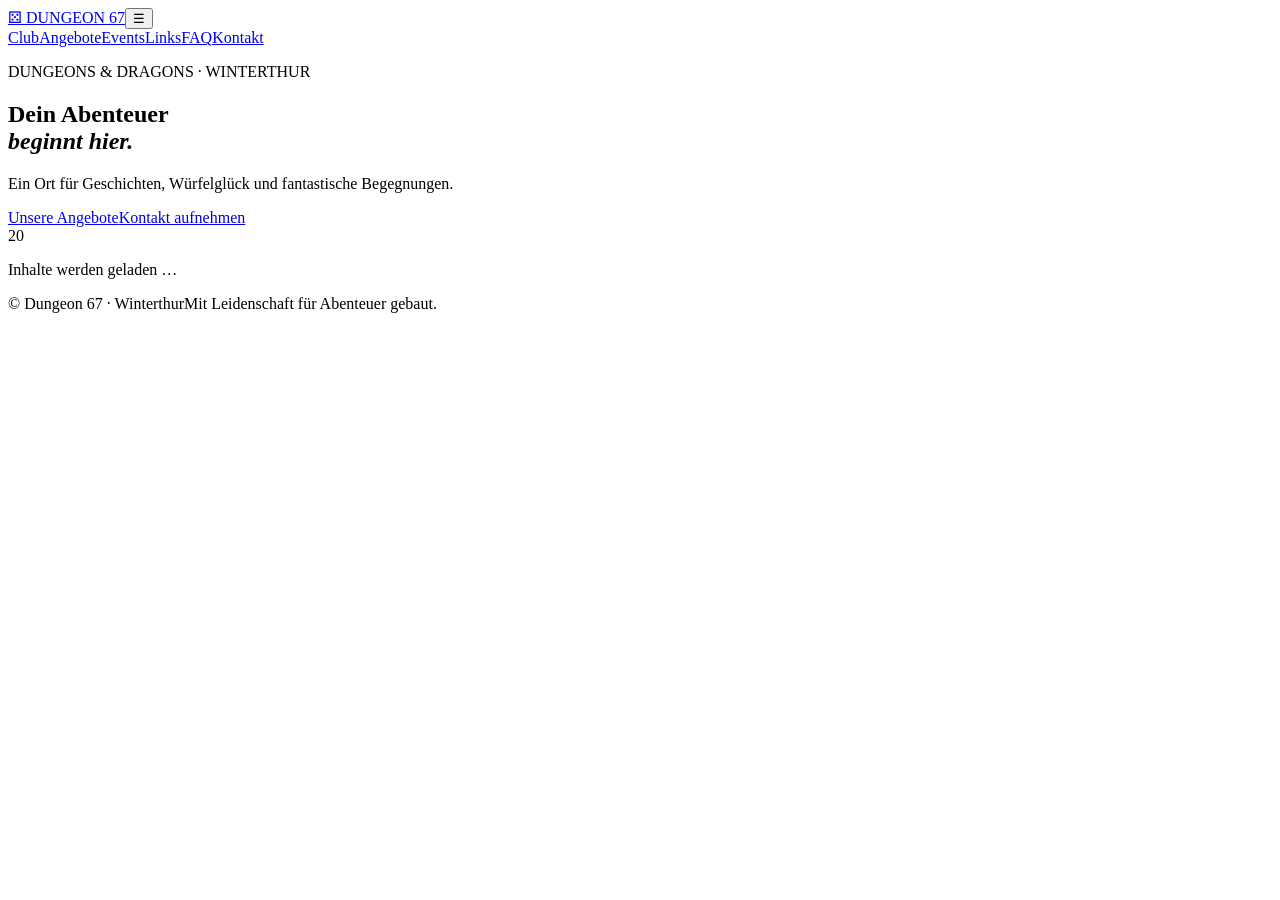
==== index.html @ b27ce770 "Add files via upload" ====
<!doctype html><html lang="de"><head><meta charset="utf-8"><meta name="viewport" content="width=device-width,initial-scale=1"><meta name="description" content="Dungeon 67 – Dungeons & Dragons Club in Winterthur. Spieltische, Dungeon Master, Events und Abenteuer."><title>Dungeon 67 | Dein Abenteuer beginnt hier</title><link rel="stylesheet" href="/assets/style.css"></head><body><header class="top"><a class="brand" href="#start">⚄ DUNGEON <span>67</span></a><button id="menu" aria-label="Menü öffnen" aria-expanded="false">☰</button><nav id="nav"><a href="#club">Club</a><a href="#angebote">Angebote</a><a href="#events">Events</a><a href="#links">Links</a><a href="#faq">FAQ</a><a href="#kontakt">Kontakt</a></nav></header><main><section id="start" class="hero"><div class="hero-inner"><p class="eyebrow">DUNGEONS & DRAGONS · WINTERTHUR</p><h1>Dein Abenteuer<br><em>beginnt hier.</em></h1><p>Ein Ort für Geschichten, Würfelglück und fantastische Begegnungen.</p><div class="actions"><a class="button" href="#angebote">Unsere Angebote</a><a class="button outline" href="#kontakt">Kontakt aufnehmen</a></div></div><div class="die" aria-hidden="true">20</div></section><div id="app"><p class="loading">Inhalte werden geladen …</p></div></main><footer><span>© <span id="year"></span> Dungeon 67 · Winterthur</span><span>Mit Leidenschaft für Abenteuer gebaut.</span></footer><script src="/assets/app.js" defer></script></body></html>
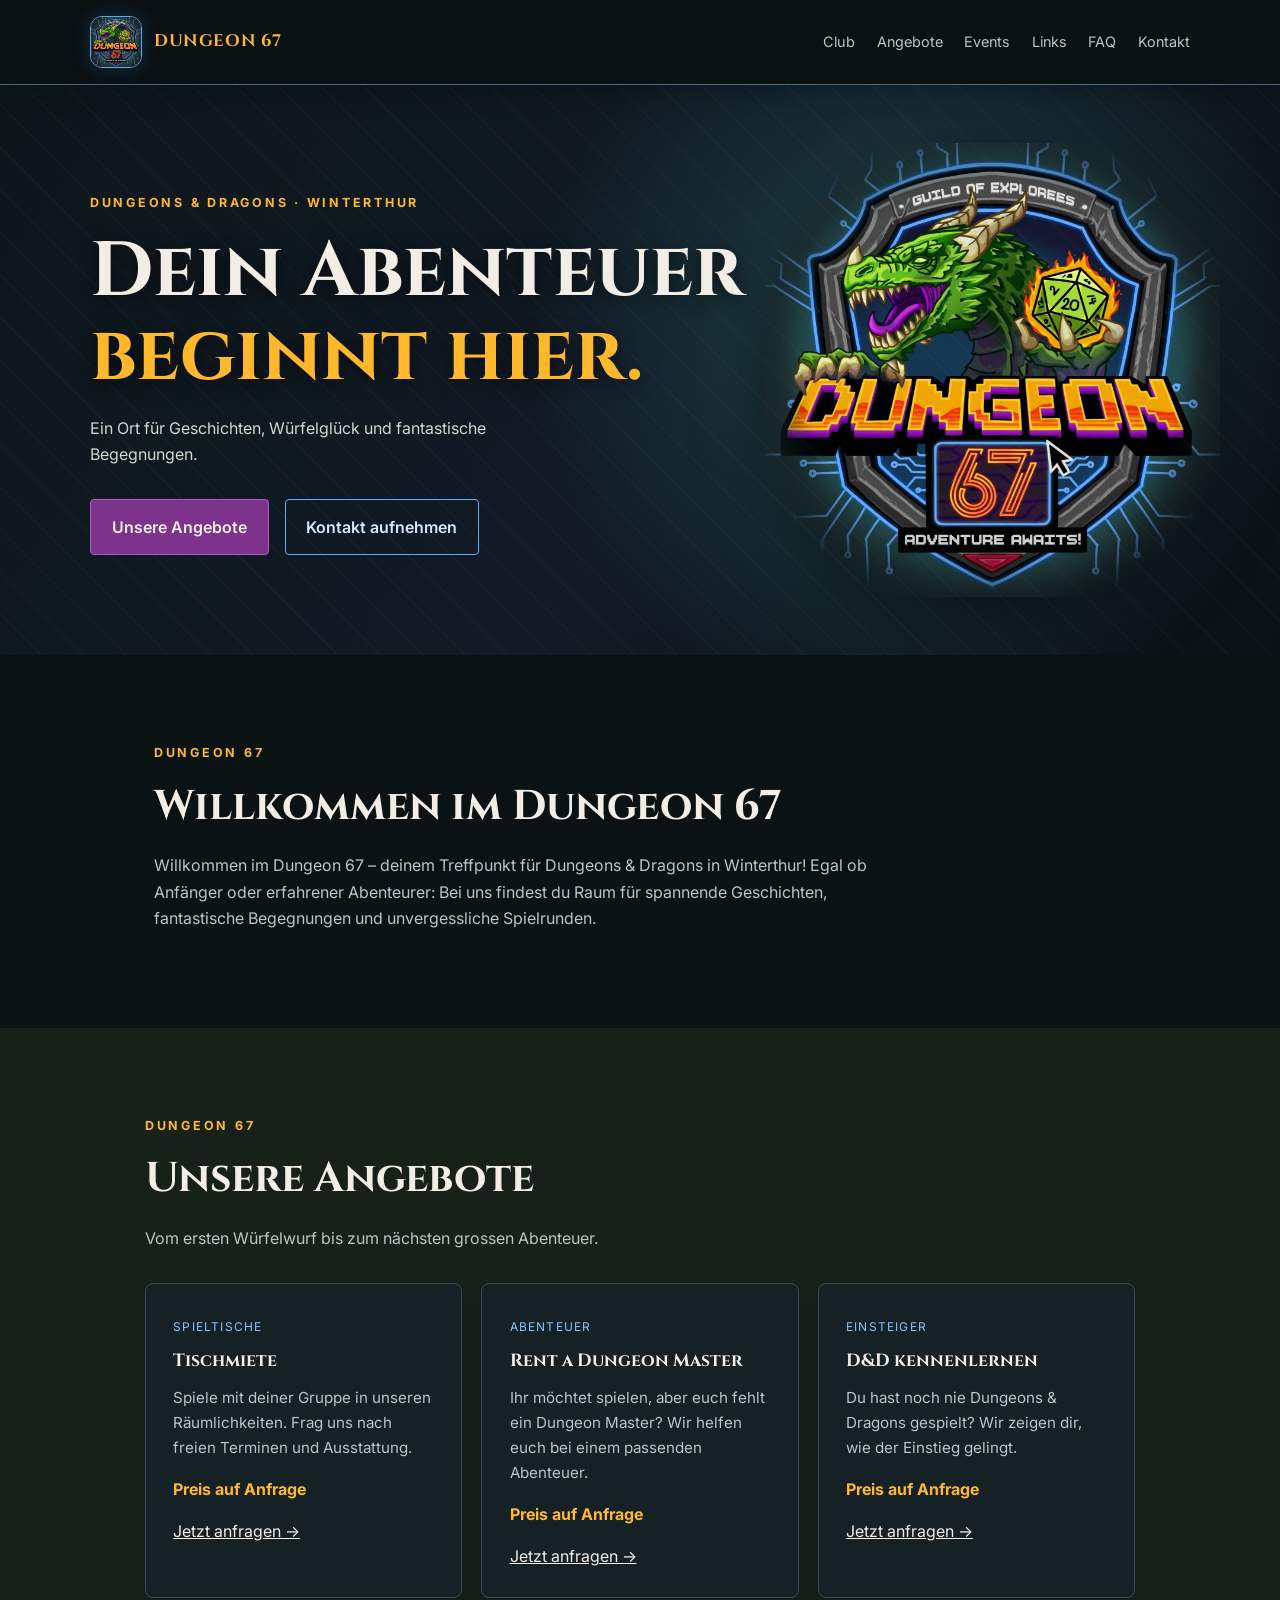
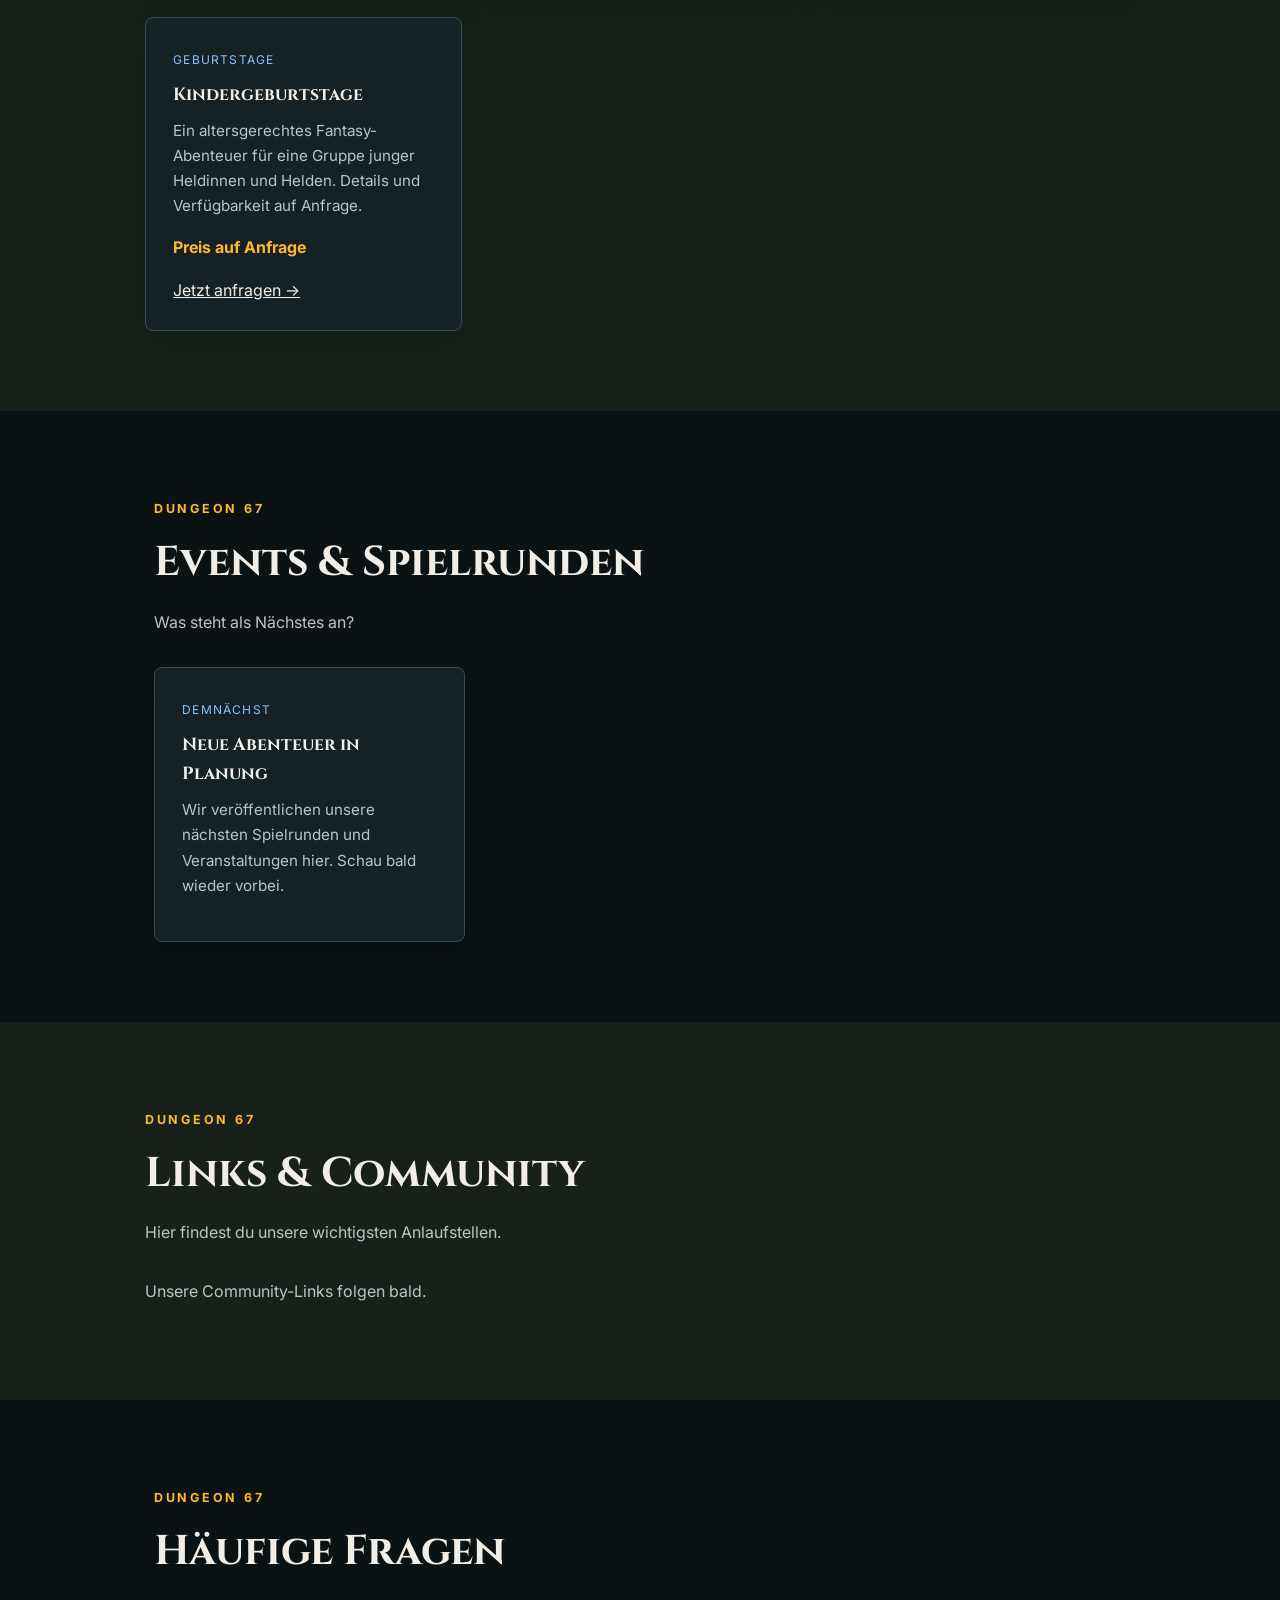
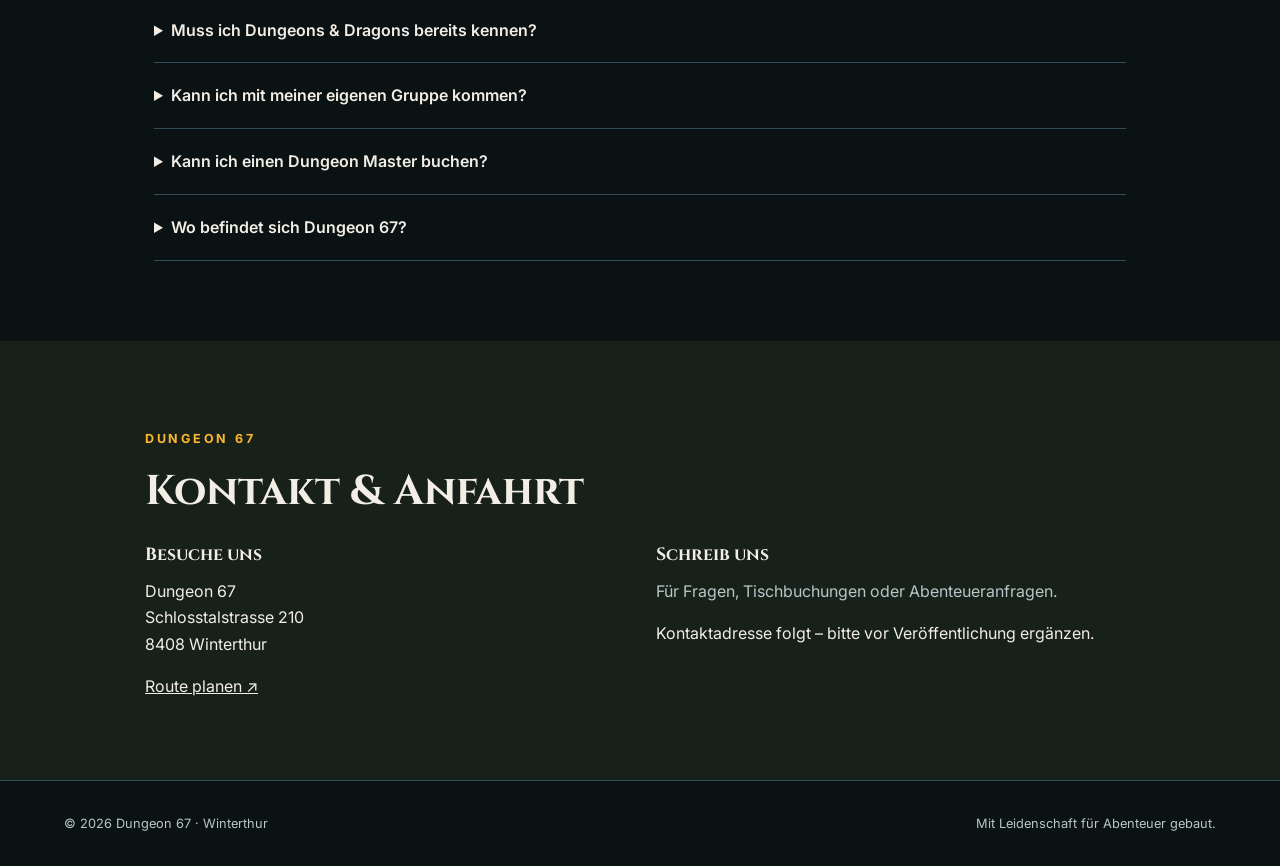
==== commit ab087fbf: "Add files via upload" ====
--- a/index.html
+++ b/index.html
@@ -1 +1 @@
-<!doctype html><html lang="de"><head><meta charset="utf-8"><meta name="viewport" content="width=device-width,initial-scale=1"><meta name="description" content="Dungeon 67 – Dungeons & Dragons Club in Winterthur. Spieltische, Dungeon Master, Events und Abenteuer."><title>Dungeon 67 | Dein Abenteuer beginnt hier</title><link rel="stylesheet" href="/assets/style.css"></head><body><header class="top"><a class="brand" href="#start">⚄ DUNGEON <span>67</span></a><button id="menu" aria-label="Menü öffnen" aria-expanded="false">☰</button><nav id="nav"><a href="#club">Club</a><a href="#angebote">Angebote</a><a href="#events">Events</a><a href="#links">Links</a><a href="#faq">FAQ</a><a href="#kontakt">Kontakt</a></nav></header><main><section id="start" class="hero"><div class="hero-inner"><p class="eyebrow">DUNGEONS & DRAGONS · WINTERTHUR</p><h1>Dein Abenteuer<br><em>beginnt hier.</em></h1><p>Ein Ort für Geschichten, Würfelglück und fantastische Begegnungen.</p><div class="actions"><a class="button" href="#angebote">Unsere Angebote</a><a class="button outline" href="#kontakt">Kontakt aufnehmen</a></div></div><div class="die" aria-hidden="true">20</div></section><div id="app"><p class="loading">Inhalte werden geladen …</p></div></main><footer><span>© <span id="year"></span> Dungeon 67 · Winterthur</span><span>Mit Leidenschaft für Abenteuer gebaut.</span></footer><script src="/assets/app.js" defer></script></body></html>
+<!doctype html><html lang="de"><head><meta charset="utf-8"><meta name="viewport" content="width=device-width,initial-scale=1"><meta name="description" content="Dungeon 67 – Dungeons & Dragons Club in Winterthur. Spieltische, Dungeon Master, Events und Abenteuer."><title>Dungeon 67 | Dein Abenteuer beginnt hier</title><link rel="icon" type="image/jpeg" href="/assets/dungeon67-logo.jpg"><link rel="stylesheet" href="/assets/style.css"></head><body><header class="top"><a class="brand" href="#start"><img class="brand-logo" src="/assets/dungeon67-logo.jpg" alt="Dungeon 67 Logo"><span class="brand-name">DUNGEON <span>67</span></span></a><button id="menu" aria-label="Menü öffnen" aria-expanded="false">☰</button><nav id="nav"><a href="#club">Club</a><a href="#angebote">Angebote</a><a href="#events">Events</a><a href="#links">Links</a><a href="#faq">FAQ</a><a href="#kontakt">Kontakt</a></nav></header><main><section id="start" class="hero"><div class="hero-inner"><p class="eyebrow">DUNGEONS & DRAGONS · WINTERTHUR</p><h1>Dein Abenteuer<br><em>beginnt hier.</em></h1><p>Ein Ort für Geschichten, Würfelglück und fantastische Begegnungen.</p><div class="actions"><a class="button" href="#angebote">Unsere Angebote</a><a class="button outline" href="#kontakt">Kontakt aufnehmen</a></div></div><div class="hero-art"><img src="/assets/dungeon67-logo.jpg" alt="Dungeon 67 – Guild of Explorers, Adventure Awaits!"></div></section><div id="app"><p class="loading">Inhalte werden geladen …</p></div></main><footer><span>© <span id="year"></span> Dungeon 67 · Winterthur</span><span>Mit Leidenschaft für Abenteuer gebaut.</span></footer><script src="/assets/app.js" defer></script></body></html>
--- a/assets/style.css
+++ b/assets/style.css
@@ -0,0 +1,11 @@
+@import url('https://fonts.googleapis.com/css2?family=Cinzel:wght@500;600;700&family=Inter:wght@400;500;600;700&display=swap');:root{--bg:#101512;--panel:#1b2420;--panel2:#222d27;--text:#f2eee5;--muted:#b4bdb5;--gold:#d5b77a;--wine:#8e3546;--line:#354239}*{box-sizing:border-box}html{scroll-behavior:smooth}body{margin:0;background:var(--bg);color:var(--text);font:16px/1.65 Inter,system-ui,sans-serif}a{color:inherit}h1,h2,h3,.brand{font-family:Cinzel,Georgia,serif}h2{font-size:clamp(1.7rem,4vw,2.6rem);line-height:1.25;margin:.2rem 0 1.3rem}h3{font-size:1.1rem;margin:.2rem 0 .5rem}p{margin:.5rem 0 1rem}.top{position:sticky;top:0;z-index:10;display:flex;justify-content:space-between;align-items:center;padding:1rem max(5%,calc((100vw - 1100px)/2));background:#101512ed;border-bottom:1px solid var(--line);backdrop-filter:blur(10px)}.brand{text-decoration:none;font-size:1.2rem;font-weight:700;letter-spacing:.08em}.brand span{color:var(--gold)}nav{display:flex;gap:1.35rem}nav a{text-decoration:none;color:var(--muted);font-size:.9rem}nav a:hover{color:var(--gold)}#menu{display:none;background:none;border:0;color:var(--text);font-size:1.5rem}.hero{position:relative;min-height:570px;display:flex;align-items:center;overflow:hidden;background:radial-gradient(circle at 82% 45%,#5d303a 0,transparent 28%),radial-gradient(circle at 75% 65%,#293b2f 0,transparent 40%),linear-gradient(135deg,#18231d,#0d120f)}.hero:after{content:"";position:absolute;inset:0;opacity:.1;background-image:repeating-linear-gradient(45deg,transparent 0 28px,#d5b77a 29px,transparent 30px);pointer-events:none}.hero-inner{position:relative;z-index:1;width:min(1100px,90%);margin:auto}.hero h1{font-size:clamp(2.8rem,7vw,5.8rem);line-height:1.1;max-width:750px;margin:1rem 0}.hero h1 em{color:var(--gold);font-style:normal}.hero p{max-width:530px;color:#d1d8d0}.eyebrow{letter-spacing:.22em;color:var(--gold)!important;font-size:.78rem;font-weight:700}.actions{display:flex;gap:1rem;flex-wrap:wrap;margin-top:2rem}.button{display:inline-block;padding:.85rem 1.3rem;background:var(--wine);border:1px solid var(--wine);border-radius:4px;text-decoration:none;font-weight:600}.button:hover{filter:brightness(1.2)}.outline{background:transparent;border-color:var(--gold);color:var(--gold)}.die{position:absolute;right:12%;top:24%;font-family:Cinzel,serif;font-size:9rem;font-weight:700;color:#d5b77a18;transform:rotate(15deg);border:8px solid #d5b77a18;clip-path:polygon(50% 0,95% 25%,95% 75%,50% 100%,5% 75%,5% 25%);padding:0 2rem}.section{max-width:1100px;margin:auto;padding:5rem 5%}.section.alt{max-width:none;background:#172019}.section.alt>.inner{max-width:990px;margin:auto}.intro{color:var(--muted);max-width:740px}.cards{display:grid;grid-template-columns:repeat(3,minmax(0,1fr));gap:1.2rem;margin-top:2rem}.card{background:var(--panel);border:1px solid var(--line);padding:1.7rem;border-radius:8px}.card p{color:var(--muted);font-size:.95rem}.price{display:block;color:var(--gold);font-weight:700;margin:1rem 0}.pill{display:inline-block;color:var(--gold);font-size:.75rem;letter-spacing:.1em;text-transform:uppercase;margin-bottom:.5rem}.link-list{display:grid;grid-template-columns:repeat(2,1fr);gap:1rem;margin-top:1.5rem}.link-list a{background:var(--panel2);border:1px solid var(--line);padding:1.1rem;text-decoration:none;border-radius:6px}.link-list a:hover{border-color:var(--gold)}details{border-bottom:1px solid var(--line);padding:1.2rem 0}summary{cursor:pointer;font-weight:600}details p{color:var(--muted)}.contact{display:flex;gap:2rem;flex-wrap:wrap}.contact>div{flex:1;min-width:250px}.muted{color:var(--muted)}footer{border-top:1px solid var(--line);padding:2rem 5%;display:flex;justify-content:space-between;gap:1rem;flex-wrap:wrap;color:var(--muted);font-size:.8rem}.loading{padding:5rem;text-align:center}@media(max-width:760px){#menu{display:block}nav{display:none;position:absolute;top:100%;left:0;right:0;flex-direction:column;padding:1rem 5% 1.5rem;background:#101512;border-bottom:1px solid var(--line)}nav.open{display:flex}.cards{grid-template-columns:1fr}.link-list{grid-template-columns:1fr}.hero{min-height:530px}.die{right:-20%;top:35%}.section{padding:3.5rem 5%}}
+
+/* Dungeon 67 brand update – original logo */
+:root{--bg:#0b1214;--panel:#162126;--panel2:#1c2a30;--gold:#ffb72c;--wine:#74328e;--line:#354b55;--muted:#b8c6c8}
+.top{background:#0b1214f5;border-bottom:1px solid #4b6c82;box-shadow:0 6px 24px #0004}
+.brand{display:inline-flex;align-items:center;gap:.75rem;font-size:1.05rem;letter-spacing:.035em}.brand-logo{width:52px;height:52px;object-fit:cover;border-radius:12px;border:1px solid #60a9f3;box-shadow:0 0 18px #3686f53b}.brand-name{white-space:nowrap}.brand-name span{color:var(--gold)}
+.hero{background:radial-gradient(circle at 72% 45%,#20444a 0,transparent 40%),linear-gradient(125deg,#0d171a,#111a26 55%,#0b1114)}
+.hero-inner{width:min(1100px,90%);padding:4rem 0;max-width:1100px}.hero-inner>p:not(.eyebrow){max-width:490px}.hero h1{font-size:clamp(2.8rem,6vw,5.3rem);max-width:670px;text-shadow:0 3px 18px #0009}.hero-art{position:absolute;z-index:0;right:max(4%,calc((100vw - 1160px)/2));top:50%;transform:translateY(-50%);width:min(38vw,455px);filter:drop-shadow(0 20px 35px #0009)}.hero-art img{width:100%;display:block;border-radius:24px;mask-image:radial-gradient(ellipse at center,#000 58%,transparent 78%)}
+.hero:after{opacity:.05}.hero .button{background:#7d338c;border-color:#ab5bc5}.hero .button.outline{background:transparent;border-color:#67aaf1;color:#d1e9ff}.card{box-shadow:0 12px 28px #0002;transition:transform .2s,border-color .2s}.card:hover{transform:translateY(-3px);border-color:#64a8f1}.pill{color:#83c4ff}.price{color:var(--gold)}nav a:hover{color:#8fc8ff}
+@media(max-width:900px){.hero-art{right:-7%;width:42vw;opacity:.45}.hero-inner{z-index:2}}
+@media(max-width:760px){.brand-logo{width:43px;height:43px}.brand{font-size:.93rem}.hero-art{width:70vw;right:-22%;top:42%;opacity:.23}.hero-inner{padding:3.5rem 0}.hero h1{font-size:clamp(2.65rem,10vw,4.2rem)}}
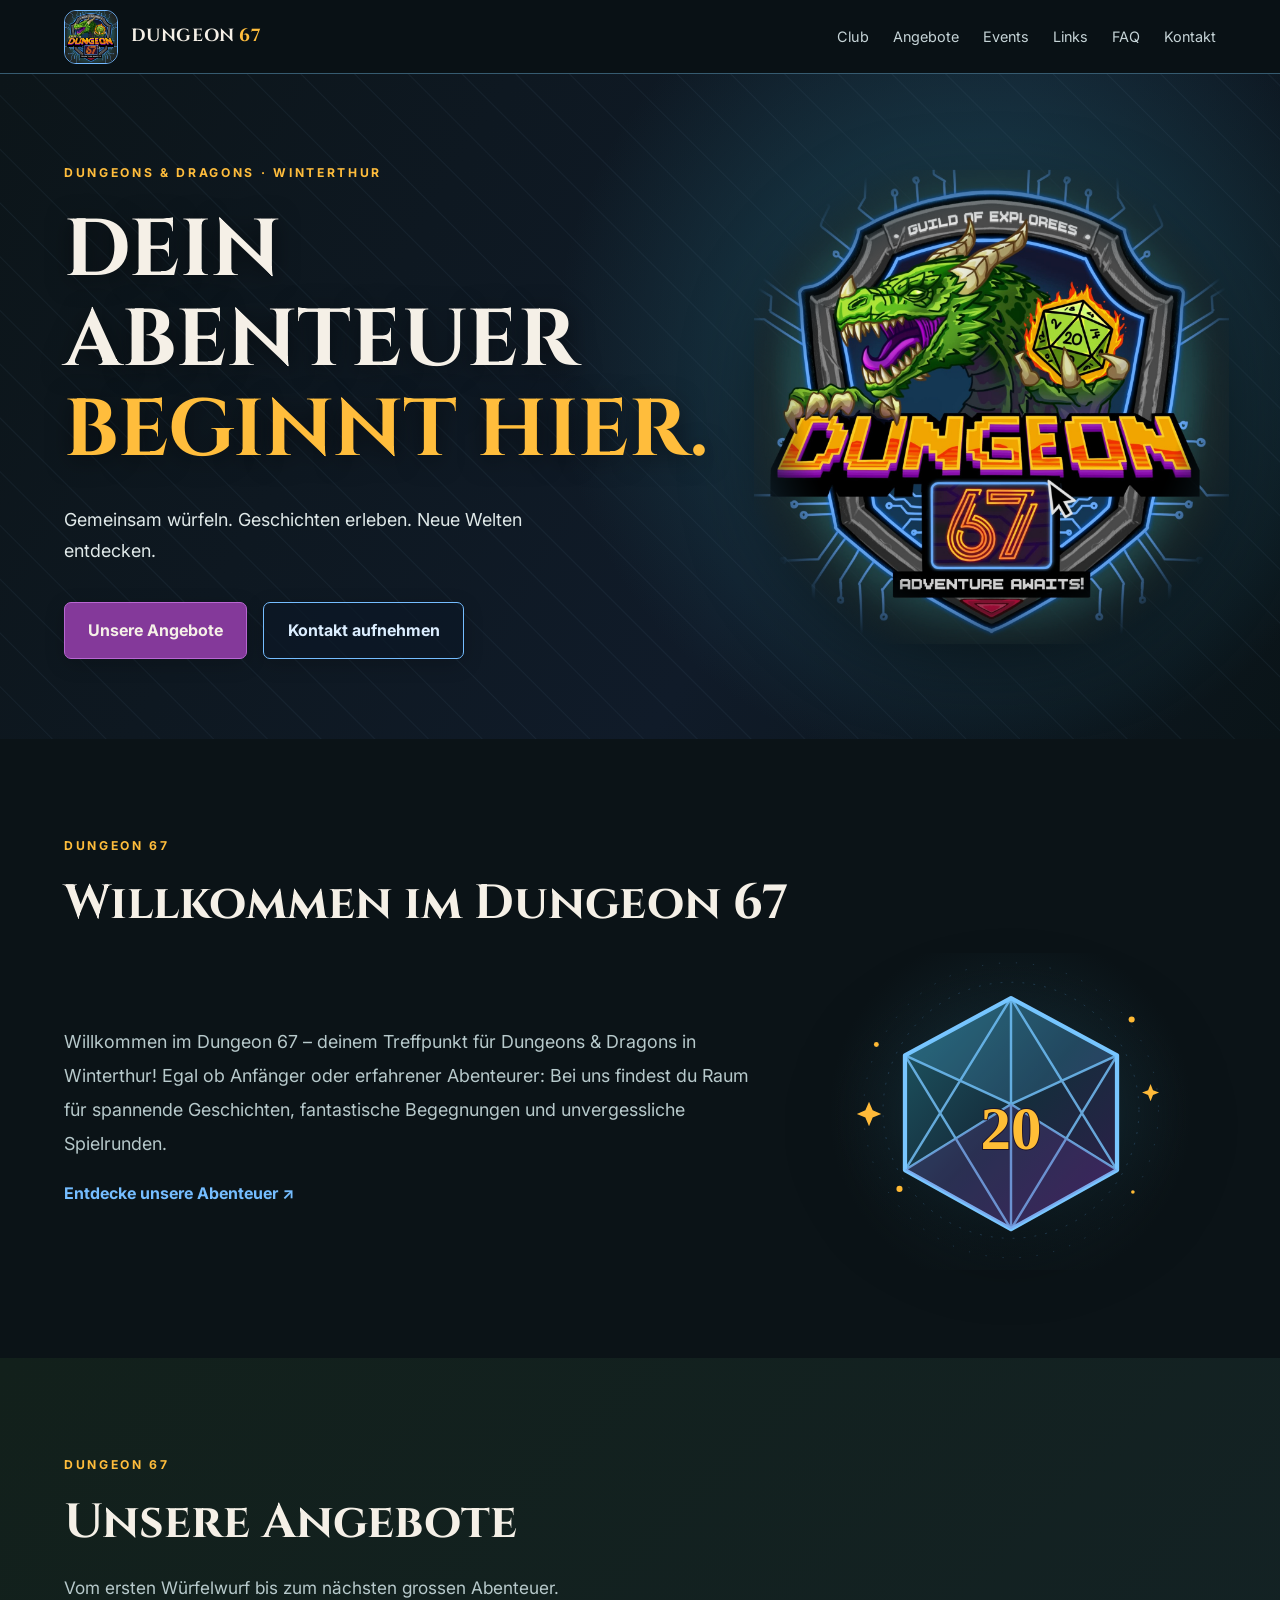
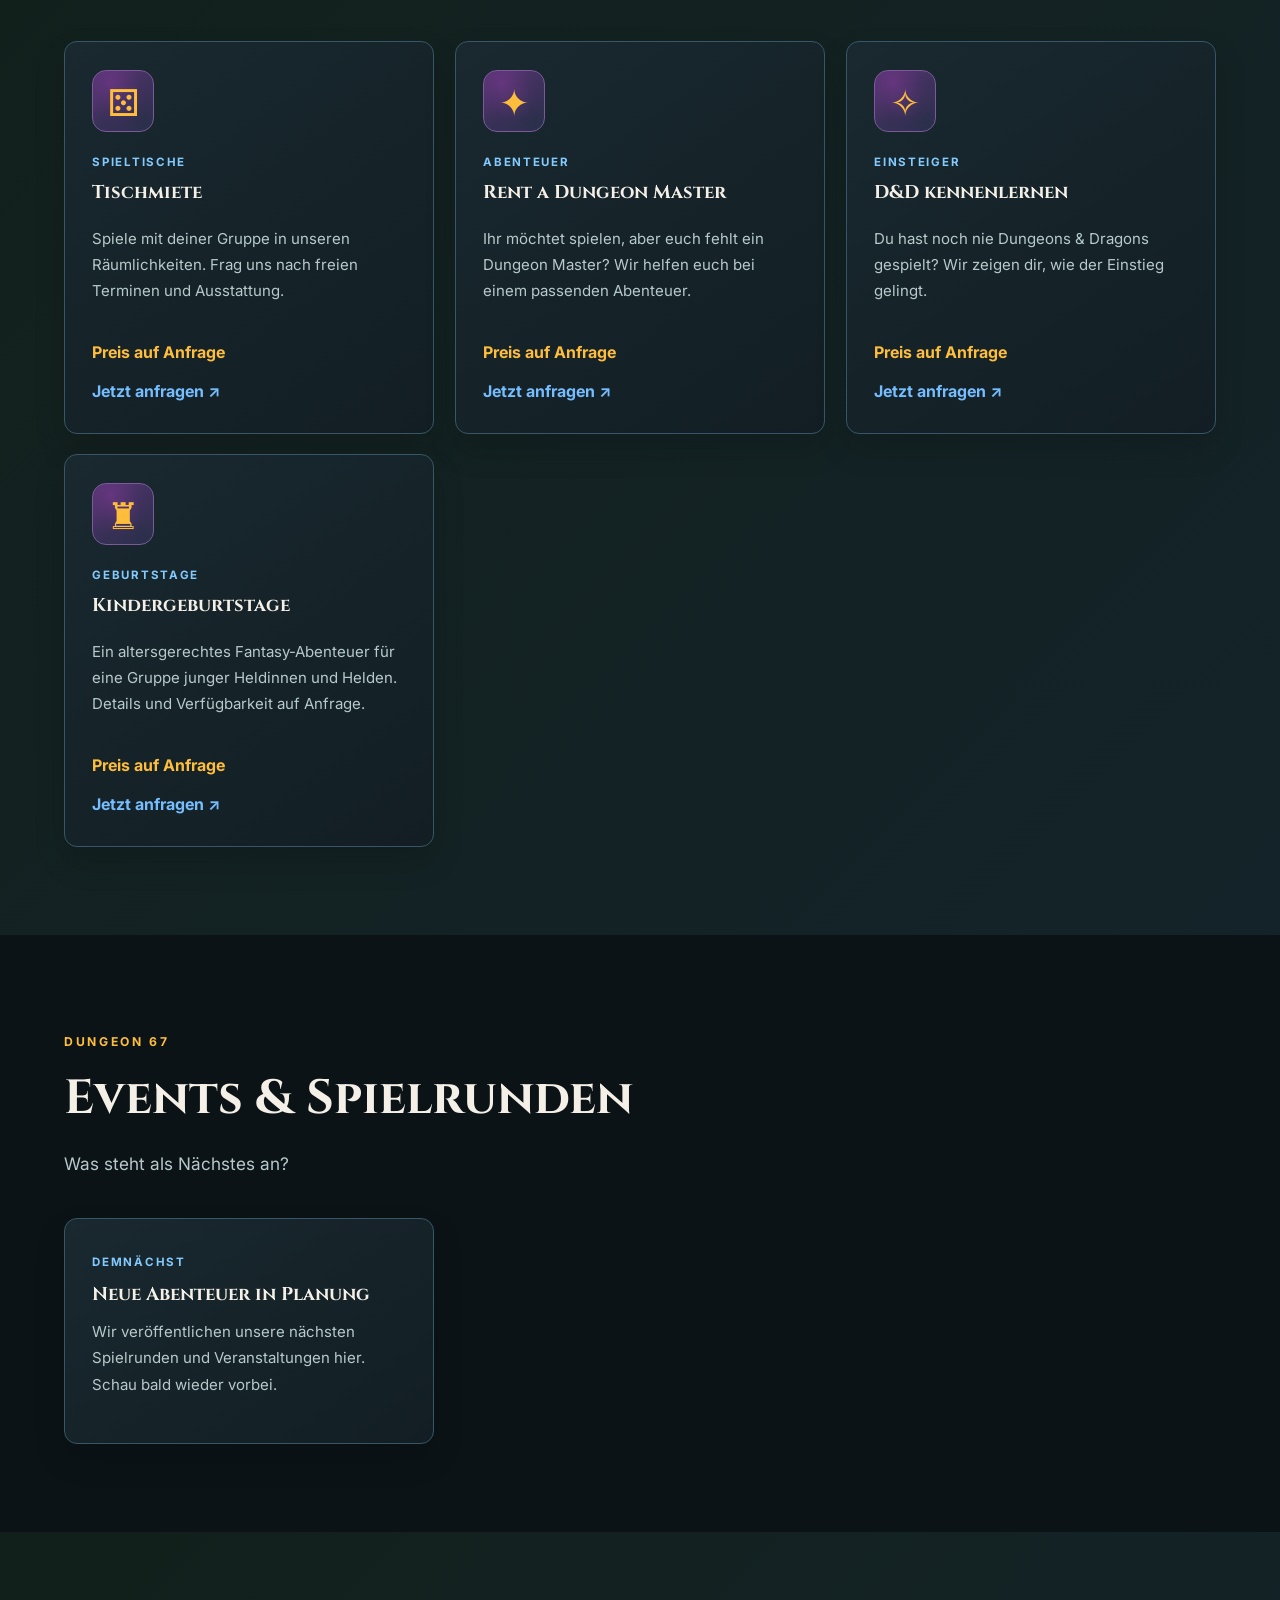
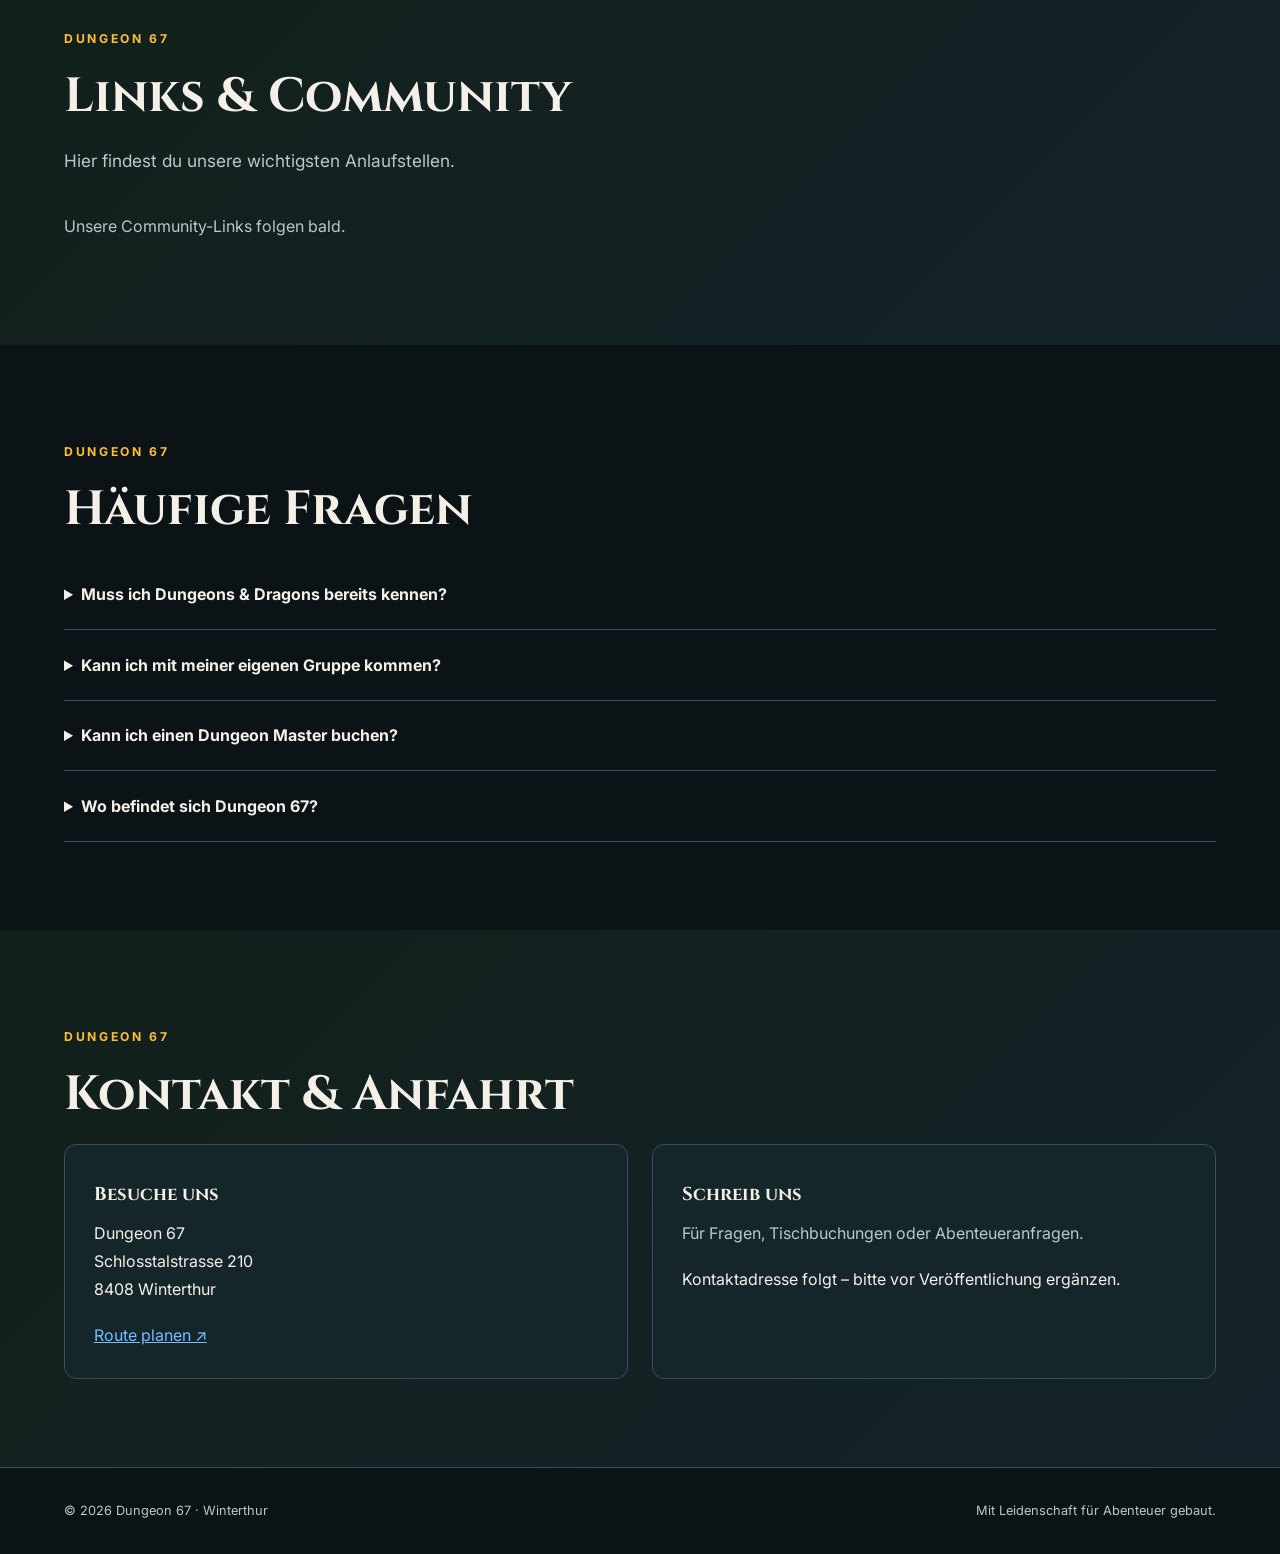
==== commit d43e392a: "Add files via upload" ====
--- a/index.html
+++ b/index.html
@@ -1 +1 @@
-<!doctype html><html lang="de"><head><meta charset="utf-8"><meta name="viewport" content="width=device-width,initial-scale=1"><meta name="description" content="Dungeon 67 – Dungeons & Dragons Club in Winterthur. Spieltische, Dungeon Master, Events und Abenteuer."><title>Dungeon 67 | Dein Abenteuer beginnt hier</title><link rel="icon" type="image/jpeg" href="/assets/dungeon67-logo.jpg"><link rel="stylesheet" href="/assets/style.css"></head><body><header class="top"><a class="brand" href="#start"><img class="brand-logo" src="/assets/dungeon67-logo.jpg" alt="Dungeon 67 Logo"><span class="brand-name">DUNGEON <span>67</span></span></a><button id="menu" aria-label="Menü öffnen" aria-expanded="false">☰</button><nav id="nav"><a href="#club">Club</a><a href="#angebote">Angebote</a><a href="#events">Events</a><a href="#links">Links</a><a href="#faq">FAQ</a><a href="#kontakt">Kontakt</a></nav></header><main><section id="start" class="hero"><div class="hero-inner"><p class="eyebrow">DUNGEONS & DRAGONS · WINTERTHUR</p><h1>Dein Abenteuer<br><em>beginnt hier.</em></h1><p>Ein Ort für Geschichten, Würfelglück und fantastische Begegnungen.</p><div class="actions"><a class="button" href="#angebote">Unsere Angebote</a><a class="button outline" href="#kontakt">Kontakt aufnehmen</a></div></div><div class="hero-art"><img src="/assets/dungeon67-logo.jpg" alt="Dungeon 67 – Guild of Explorers, Adventure Awaits!"></div></section><div id="app"><p class="loading">Inhalte werden geladen …</p></div></main><footer><span>© <span id="year"></span> Dungeon 67 · Winterthur</span><span>Mit Leidenschaft für Abenteuer gebaut.</span></footer><script src="/assets/app.js" defer></script></body></html>
+<!doctype html><html lang="de"><head><meta charset="utf-8"><meta name="viewport" content="width=device-width,initial-scale=1"><meta name="description" content="Dungeon 67 – Dungeons & Dragons Club in Winterthur. Spieltische, Dungeon Master, Events und Abenteuer."><title>Dungeon 67 | Dein Abenteuer beginnt hier</title><link rel="icon" type="image/jpeg" href="/assets/dungeon67-logo.jpg"><link rel="stylesheet" href="/assets/style.css?v=2"></head><body><header class="top"><a class="brand" href="#start"><img class="brand-logo" src="/assets/dungeon67-logo.jpg" alt="Dungeon 67 Logo"><span class="brand-name">DUNGEON <span>67</span></span></a><button id="menu" aria-label="Menü öffnen" aria-expanded="false">☰</button><nav id="nav"><a href="#club">Club</a><a href="#angebote">Angebote</a><a href="#events">Events</a><a href="#links">Links</a><a href="#faq">FAQ</a><a href="#kontakt">Kontakt</a></nav></header><main><section id="start" class="hero"><div class="hero-inner"><p class="eyebrow">DUNGEONS & DRAGONS · WINTERTHUR</p><h1>Dein Abenteuer<br><em>beginnt hier.</em></h1><p>Gemeinsam würfeln. Geschichten erleben. Neue Welten entdecken.</p><div class="actions"><a class="button" href="#angebote">Unsere Angebote</a><a class="button outline" href="#kontakt">Kontakt aufnehmen</a></div></div><div class="hero-art"><img src="/assets/dungeon67-logo.jpg" alt="Dungeon 67 – Guild of Explorers, Adventure Awaits!"></div></section><div id="app"><p class="loading">Inhalte werden geladen …</p></div></main><footer><span>© <span id="year"></span> Dungeon 67 · Winterthur</span><span>Mit Leidenschaft für Abenteuer gebaut.</span></footer><script src="/assets/app.js?v=2" defer></script></body></html>
--- a/assets/style.css
+++ b/assets/style.css
@@ -1,11 +1,2 @@
-@import url('https://fonts.googleapis.com/css2?family=Cinzel:wght@500;600;700&family=Inter:wght@400;500;600;700&display=swap');:root{--bg:#101512;--panel:#1b2420;--panel2:#222d27;--text:#f2eee5;--muted:#b4bdb5;--gold:#d5b77a;--wine:#8e3546;--line:#354239}*{box-sizing:border-box}html{scroll-behavior:smooth}body{margin:0;background:var(--bg);color:var(--text);font:16px/1.65 Inter,system-ui,sans-serif}a{color:inherit}h1,h2,h3,.brand{font-family:Cinzel,Georgia,serif}h2{font-size:clamp(1.7rem,4vw,2.6rem);line-height:1.25;margin:.2rem 0 1.3rem}h3{font-size:1.1rem;margin:.2rem 0 .5rem}p{margin:.5rem 0 1rem}.top{position:sticky;top:0;z-index:10;display:flex;justify-content:space-between;align-items:center;padding:1rem max(5%,calc((100vw - 1100px)/2));background:#101512ed;border-bottom:1px solid var(--line);backdrop-filter:blur(10px)}.brand{text-decoration:none;font-size:1.2rem;font-weight:700;letter-spacing:.08em}.brand span{color:var(--gold)}nav{display:flex;gap:1.35rem}nav a{text-decoration:none;color:var(--muted);font-size:.9rem}nav a:hover{color:var(--gold)}#menu{display:none;background:none;border:0;color:var(--text);font-size:1.5rem}.hero{position:relative;min-height:570px;display:flex;align-items:center;overflow:hidden;background:radial-gradient(circle at 82% 45%,#5d303a 0,transparent 28%),radial-gradient(circle at 75% 65%,#293b2f 0,transparent 40%),linear-gradient(135deg,#18231d,#0d120f)}.hero:after{content:"";position:absolute;inset:0;opacity:.1;background-image:repeating-linear-gradient(45deg,transparent 0 28px,#d5b77a 29px,transparent 30px);pointer-events:none}.hero-inner{position:relative;z-index:1;width:min(1100px,90%);margin:auto}.hero h1{font-size:clamp(2.8rem,7vw,5.8rem);line-height:1.1;max-width:750px;margin:1rem 0}.hero h1 em{color:var(--gold);font-style:normal}.hero p{max-width:530px;color:#d1d8d0}.eyebrow{letter-spacing:.22em;color:var(--gold)!important;font-size:.78rem;font-weight:700}.actions{display:flex;gap:1rem;flex-wrap:wrap;margin-top:2rem}.button{display:inline-block;padding:.85rem 1.3rem;background:var(--wine);border:1px solid var(--wine);border-radius:4px;text-decoration:none;font-weight:600}.button:hover{filter:brightness(1.2)}.outline{background:transparent;border-color:var(--gold);color:var(--gold)}.die{position:absolute;right:12%;top:24%;font-family:Cinzel,serif;font-size:9rem;font-weight:700;color:#d5b77a18;transform:rotate(15deg);border:8px solid #d5b77a18;clip-path:polygon(50% 0,95% 25%,95% 75%,50% 100%,5% 75%,5% 25%);padding:0 2rem}.section{max-width:1100px;margin:auto;padding:5rem 5%}.section.alt{max-width:none;background:#172019}.section.alt>.inner{max-width:990px;margin:auto}.intro{color:var(--muted);max-width:740px}.cards{display:grid;grid-template-columns:repeat(3,minmax(0,1fr));gap:1.2rem;margin-top:2rem}.card{background:var(--panel);border:1px solid var(--line);padding:1.7rem;border-radius:8px}.card p{color:var(--muted);font-size:.95rem}.price{display:block;color:var(--gold);font-weight:700;margin:1rem 0}.pill{display:inline-block;color:var(--gold);font-size:.75rem;letter-spacing:.1em;text-transform:uppercase;margin-bottom:.5rem}.link-list{display:grid;grid-template-columns:repeat(2,1fr);gap:1rem;margin-top:1.5rem}.link-list a{background:var(--panel2);border:1px solid var(--line);padding:1.1rem;text-decoration:none;border-radius:6px}.link-list a:hover{border-color:var(--gold)}details{border-bottom:1px solid var(--line);padding:1.2rem 0}summary{cursor:pointer;font-weight:600}details p{color:var(--muted)}.contact{display:flex;gap:2rem;flex-wrap:wrap}.contact>div{flex:1;min-width:250px}.muted{color:var(--muted)}footer{border-top:1px solid var(--line);padding:2rem 5%;display:flex;justify-content:space-between;gap:1rem;flex-wrap:wrap;color:var(--muted);font-size:.8rem}.loading{padding:5rem;text-align:center}@media(max-width:760px){#menu{display:block}nav{display:none;position:absolute;top:100%;left:0;right:0;flex-direction:column;padding:1rem 5% 1.5rem;background:#101512;border-bottom:1px solid var(--line)}nav.open{display:flex}.cards{grid-template-columns:1fr}.link-list{grid-template-columns:1fr}.hero{min-height:530px}.die{right:-20%;top:35%}.section{padding:3.5rem 5%}}
-
-/* Dungeon 67 brand update – original logo */
-:root{--bg:#0b1214;--panel:#162126;--panel2:#1c2a30;--gold:#ffb72c;--wine:#74328e;--line:#354b55;--muted:#b8c6c8}
-.top{background:#0b1214f5;border-bottom:1px solid #4b6c82;box-shadow:0 6px 24px #0004}
-.brand{display:inline-flex;align-items:center;gap:.75rem;font-size:1.05rem;letter-spacing:.035em}.brand-logo{width:52px;height:52px;object-fit:cover;border-radius:12px;border:1px solid #60a9f3;box-shadow:0 0 18px #3686f53b}.brand-name{white-space:nowrap}.brand-name span{color:var(--gold)}
-.hero{background:radial-gradient(circle at 72% 45%,#20444a 0,transparent 40%),linear-gradient(125deg,#0d171a,#111a26 55%,#0b1114)}
-.hero-inner{width:min(1100px,90%);padding:4rem 0;max-width:1100px}.hero-inner>p:not(.eyebrow){max-width:490px}.hero h1{font-size:clamp(2.8rem,6vw,5.3rem);max-width:670px;text-shadow:0 3px 18px #0009}.hero-art{position:absolute;z-index:0;right:max(4%,calc((100vw - 1160px)/2));top:50%;transform:translateY(-50%);width:min(38vw,455px);filter:drop-shadow(0 20px 35px #0009)}.hero-art img{width:100%;display:block;border-radius:24px;mask-image:radial-gradient(ellipse at center,#000 58%,transparent 78%)}
-.hero:after{opacity:.05}.hero .button{background:#7d338c;border-color:#ab5bc5}.hero .button.outline{background:transparent;border-color:#67aaf1;color:#d1e9ff}.card{box-shadow:0 12px 28px #0002;transition:transform .2s,border-color .2s}.card:hover{transform:translateY(-3px);border-color:#64a8f1}.pill{color:#83c4ff}.price{color:var(--gold)}nav a:hover{color:#8fc8ff}
-@media(max-width:900px){.hero-art{right:-7%;width:42vw;opacity:.45}.hero-inner{z-index:2}}
-@media(max-width:760px){.brand-logo{width:43px;height:43px}.brand{font-size:.93rem}.hero-art{width:70vw;right:-22%;top:42%;opacity:.23}.hero-inner{padding:3.5rem 0}.hero h1{font-size:clamp(2.65rem,10vw,4.2rem)}}
+@import url('https://fonts.googleapis.com/css2?family=Cinzel:wght@500;600;700&family=Inter:wght@400;500;600;700&display=swap');
+:root{--bg:#0b1317;--surface:#111f24;--surface2:#172b2c;--ink:#f5f0e7;--muted:#b7c9cb;--gold:#ffbd3c;--blue:#75bdff;--violet:#84399a;--line:#36505b}*{box-sizing:border-box}html{scroll-behavior:smooth;scroll-padding-top:90px}body{margin:0;background:var(--bg);color:var(--ink);font:16px/1.75 Inter,system-ui,sans-serif}a{color:inherit}a:focus-visible,button:focus-visible,summary:focus-visible{outline:3px solid var(--gold);outline-offset:4px}h1,h2,h3,.brand{font-family:Cinzel,Georgia,serif}h2{font-size:clamp(1.85rem,4vw,3rem);line-height:1.24;margin:.4rem 0 1.25rem}h3{font-size:1.16rem;line-height:1.4;margin:.5rem 0 .7rem}p{margin:.5rem 0 1.1rem}.top{position:sticky;top:0;z-index:20;display:flex;justify-content:space-between;align-items:center;gap:1rem;padding:.6rem max(5%,calc((100vw - 1190px)/2));background:#0a1216f5;border-bottom:1px solid #365b70;backdrop-filter:blur(16px)}.brand{display:flex;align-items:center;gap:.8rem;text-decoration:none;font-weight:700;letter-spacing:.035em}.brand-logo{width:54px;height:54px;object-fit:cover;border-radius:12px;border:1px solid #73b9ff}.brand-name{white-space:nowrap;font-size:1.1rem}.brand-name span{color:var(--gold)}nav{display:flex;gap:1.5rem}nav a{text-decoration:none;color:#c6d4d7;font-size:.9rem}nav a:hover{color:var(--gold)}#menu{display:none;background:transparent;color:white;border:1px solid var(--line);border-radius:6px;padding:.35rem .7rem;font-size:1.3rem}.hero{min-height:630px;position:relative;display:grid;align-items:center;overflow:hidden;background:radial-gradient(circle at 76% 42%,#1d4958 0,transparent 40%),linear-gradient(120deg,#0c1519,#101b29 62%,#0a1418)}.hero:before{content:'';position:absolute;inset:0;opacity:.14;background:repeating-linear-gradient(45deg,transparent 0 36px,#46637b 37px,transparent 38px);pointer-events:none}.hero-inner{position:relative;z-index:2;width:min(1190px,90%);margin:auto;padding:5rem 0}.eyebrow{font-size:.76rem;letter-spacing:.22em;color:var(--gold)!important;font-weight:700;text-transform:uppercase}.hero h1{font-size:clamp(3rem,6.3vw,5.7rem);line-height:1.12;max-width:710px;margin:1.4rem 0 1.7rem;text-transform:uppercase;text-shadow:0 4px 25px #0008}.hero h1 em{font-style:normal;color:var(--gold)}.hero-inner>p:not(.eyebrow){font-size:1.12rem;max-width:480px;color:#e0e9e9}.hero-art{position:absolute;right:max(4%,calc((100vw - 1210px)/2));top:50%;transform:translateY(-50%);width:min(38vw,475px);filter:drop-shadow(0 20px 35px #0009)}.hero-art img{display:block;width:100%;border-radius:22px;mask-image:radial-gradient(ellipse,#000 56%,transparent 78%)}.actions{display:flex;flex-wrap:wrap;gap:1rem;margin-top:2.2rem}.button{display:inline-block;padding:.85rem 1.45rem;background:var(--violet);border:1px solid #b967d2;border-radius:7px;text-decoration:none;font-weight:700;box-shadow:0 5px 20px #0003;transition:transform .2s,box-shadow .2s}.button:hover{transform:translateY(-2px);box-shadow:0 0 25px #8f45ba66}.button.outline{background:#0b1726aa;border-color:var(--blue);color:#dceeff}.section{padding:5.5rem max(5%,calc((100vw - 1190px)/2));position:relative}.section.alt{background:linear-gradient(135deg,#12201b,#142329)}.section>.inner{max-width:1190px;margin:auto}.intro{color:var(--muted);max-width:800px;font-size:1.08rem}.club-layout{display:grid;grid-template-columns:1.25fr .75fr;gap:3.5rem;align-items:center}.club-copy .intro{font-size:1.12rem;line-height:1.9}.club-art{background:radial-gradient(circle,#21465380,transparent 70%);min-height:260px;display:grid;place-items:center}.club-art img{display:block;width:min(100%,390px);filter:drop-shadow(0 15px 32px #0008)}.text-link,.card-link{color:var(--blue);text-decoration:none;font-weight:700}.text-link:hover,.card-link:hover{text-decoration:underline}.cards{display:grid;grid-template-columns:repeat(3,minmax(0,1fr));gap:1.3rem;margin-top:2.4rem}.card{position:relative;background:linear-gradient(145deg,#19292f,#121e24);border:1px solid #385667;border-radius:13px;padding:1.7rem;box-shadow:0 15px 32px #0002;transition:transform .2s,border-color .2s}.card:hover{transform:translateY(-5px);border-color:#7cbeff}.offer-card{min-height:310px;display:flex;flex-direction:column}.card-icon{width:62px;height:62px;display:grid;place-items:center;border:1px solid #7c5a99;border-radius:14px;background:radial-gradient(circle at 30% 20%,#65367e,#172d39);font-size:2.3rem;color:var(--gold);margin-bottom:1.3rem;box-shadow:inset 0 0 16px #b34bd229}.pill{color:#83caff;font-size:.72rem;font-weight:700;letter-spacing:.15em;text-transform:uppercase}.card p{color:var(--muted);font-size:.94rem}.card .price{display:block;margin-top:auto;padding-top:1rem;color:var(--gold);font-weight:700}.card-link{margin-top:.7rem}.link-list{display:grid;grid-template-columns:repeat(2,minmax(0,1fr));gap:1rem;margin-top:1.7rem}.link-list a{padding:1.3rem 1.5rem;text-decoration:none;background:#18272e;border:1px solid var(--line);border-radius:9px;transition:border-color .2s}.link-list a:hover{border-color:var(--blue)}details{padding:1.3rem 0;border-bottom:1px solid var(--line)}summary{cursor:pointer;font-weight:700}details p{color:var(--muted);max-width:850px}.contact{display:grid;grid-template-columns:1fr 1fr;gap:1.5rem}.contact>div{background:#15262b;border:1px solid var(--line);padding:1.8rem;border-radius:12px}.contact a:not(.button){color:var(--blue)}.muted{color:var(--muted)}footer{display:flex;justify-content:space-between;gap:1rem;flex-wrap:wrap;border-top:1px solid var(--line);padding:2rem 5%;color:var(--muted);font-size:.8rem}.loading{padding:5rem;text-align:center}@media(max-width:1050px){.hero-art{right:-4%;width:44vw;opacity:.52}.hero-inner{z-index:3}.hero h1{max-width:650px}}@media(max-width:760px){.top{padding:.65rem 5%}.brand-logo{width:44px;height:44px}.brand-name{font-size:.88rem}#menu{display:block}nav{display:none;position:absolute;top:100%;left:0;right:0;background:#0b1419;padding:1rem 5% 1.5rem;flex-direction:column;border-bottom:1px solid var(--line)}nav.open{display:flex}.hero{min-height:580px}.hero-inner{padding:4rem 0}.hero h1{font-size:clamp(2.65rem,10vw,4.3rem)}.hero-art{width:75vw;right:-30%;opacity:.2}.section{padding:3.5rem 5%}.club-layout,.contact,.link-list{grid-template-columns:1fr}.club-layout{gap:1rem}.club-art{min-height:180px}.club-art img{width:260px}.cards{grid-template-columns:1fr}.offer-card{min-height:unset}.card{padding:1.5rem}}@media(prefers-reduced-motion:reduce){html{scroll-behavior:auto}*,*:before,*:after{transition:none!important}}
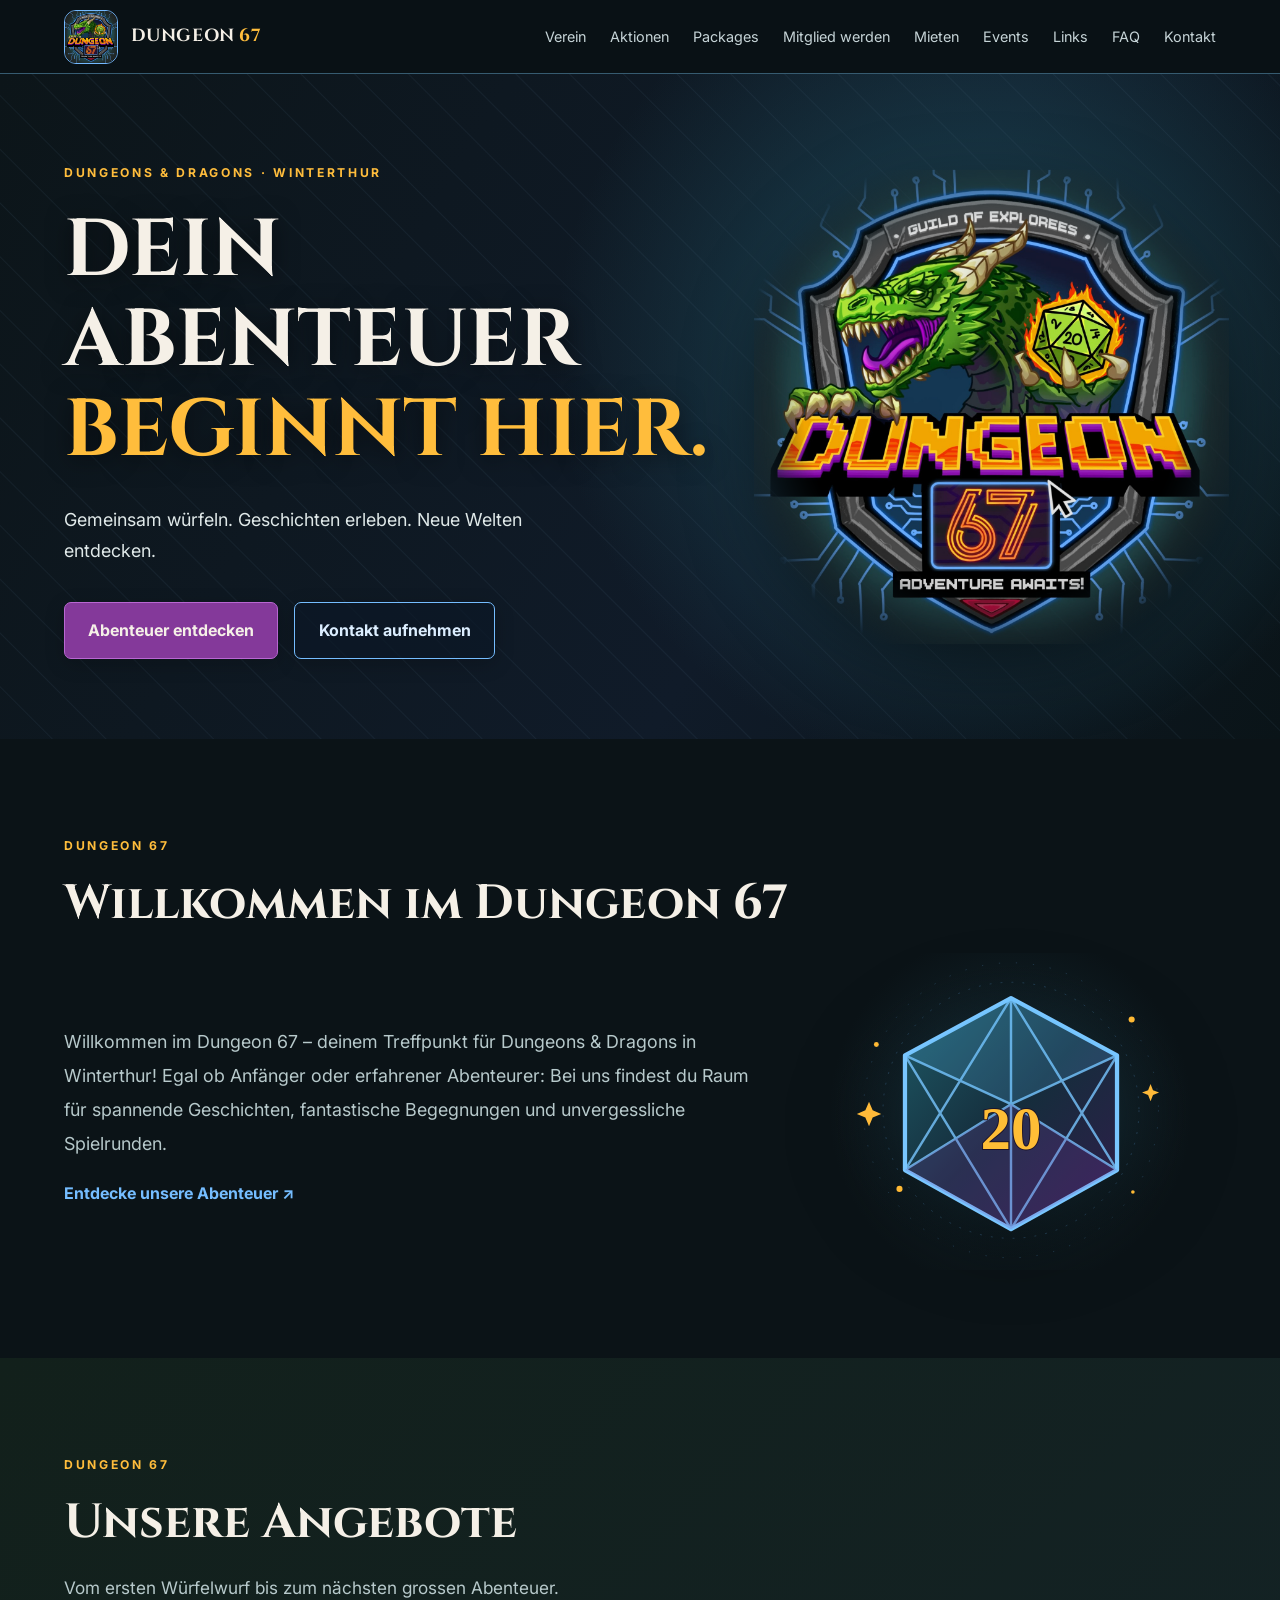
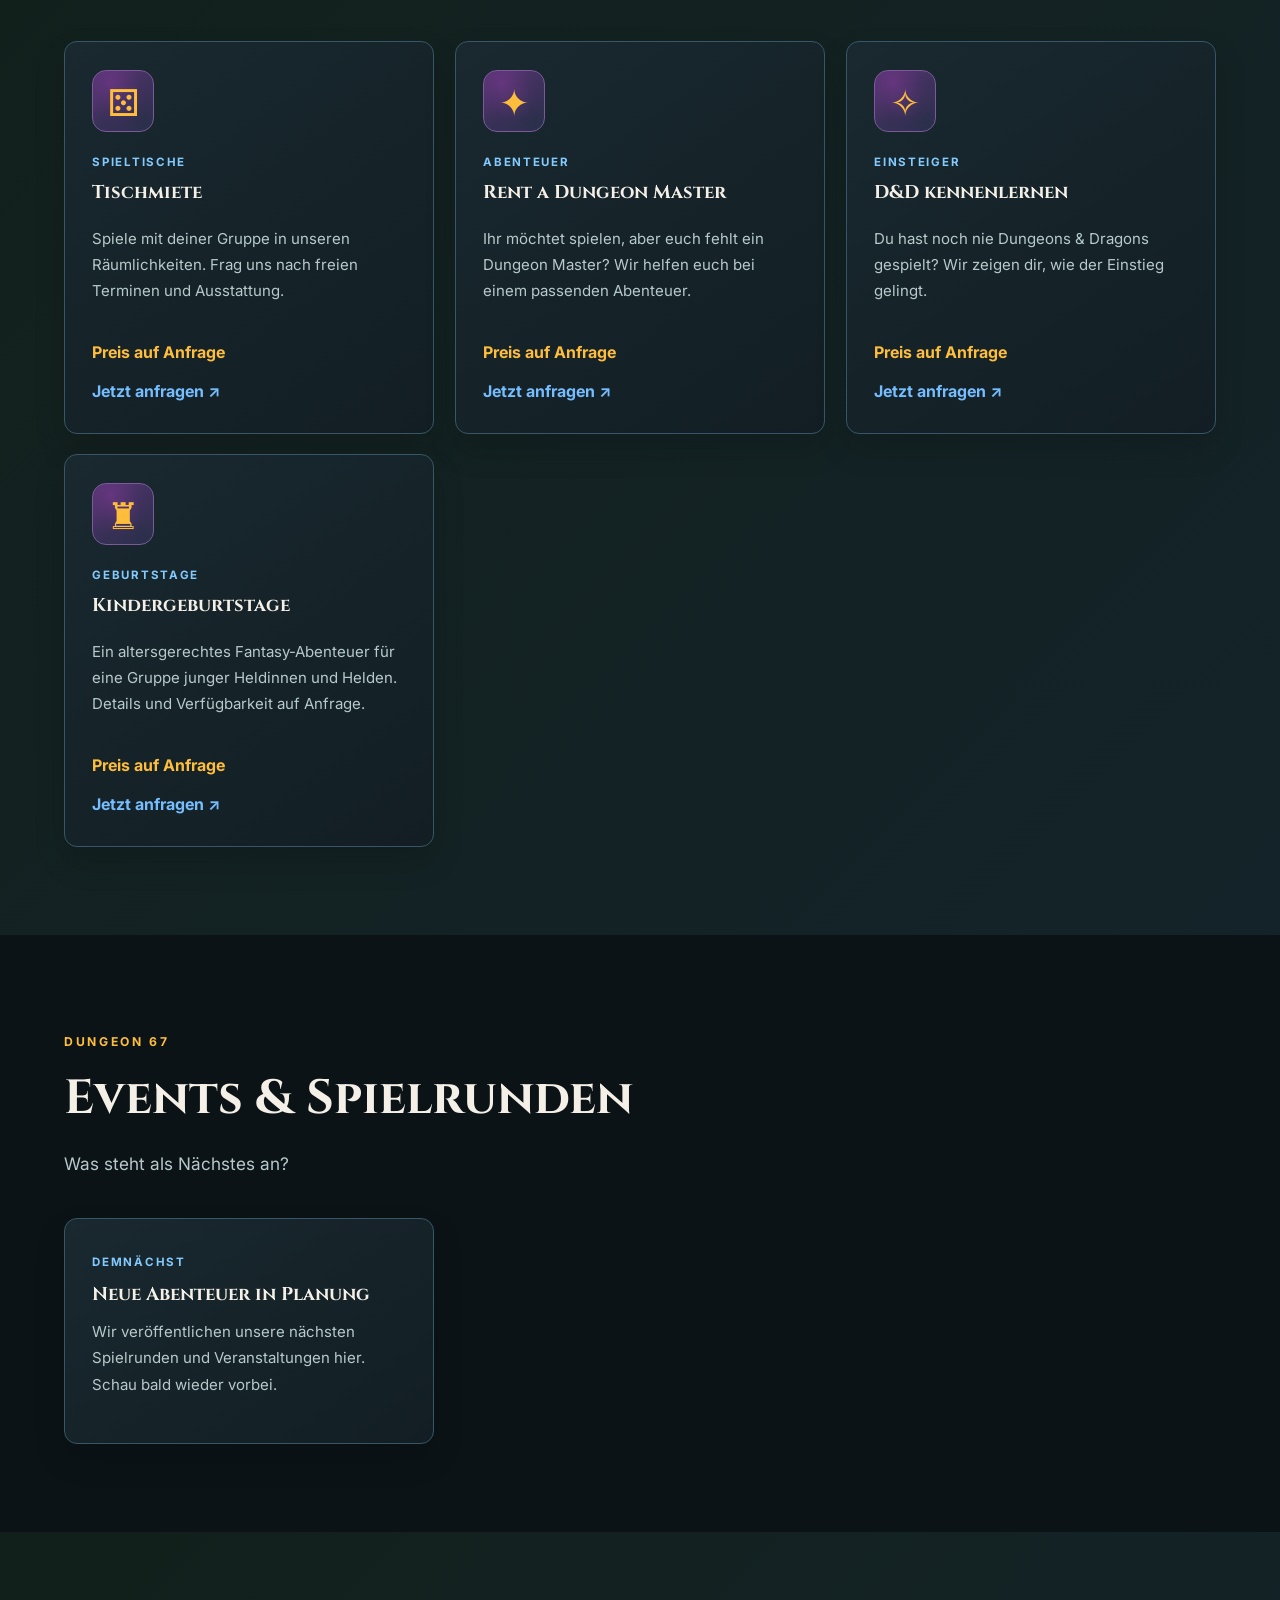
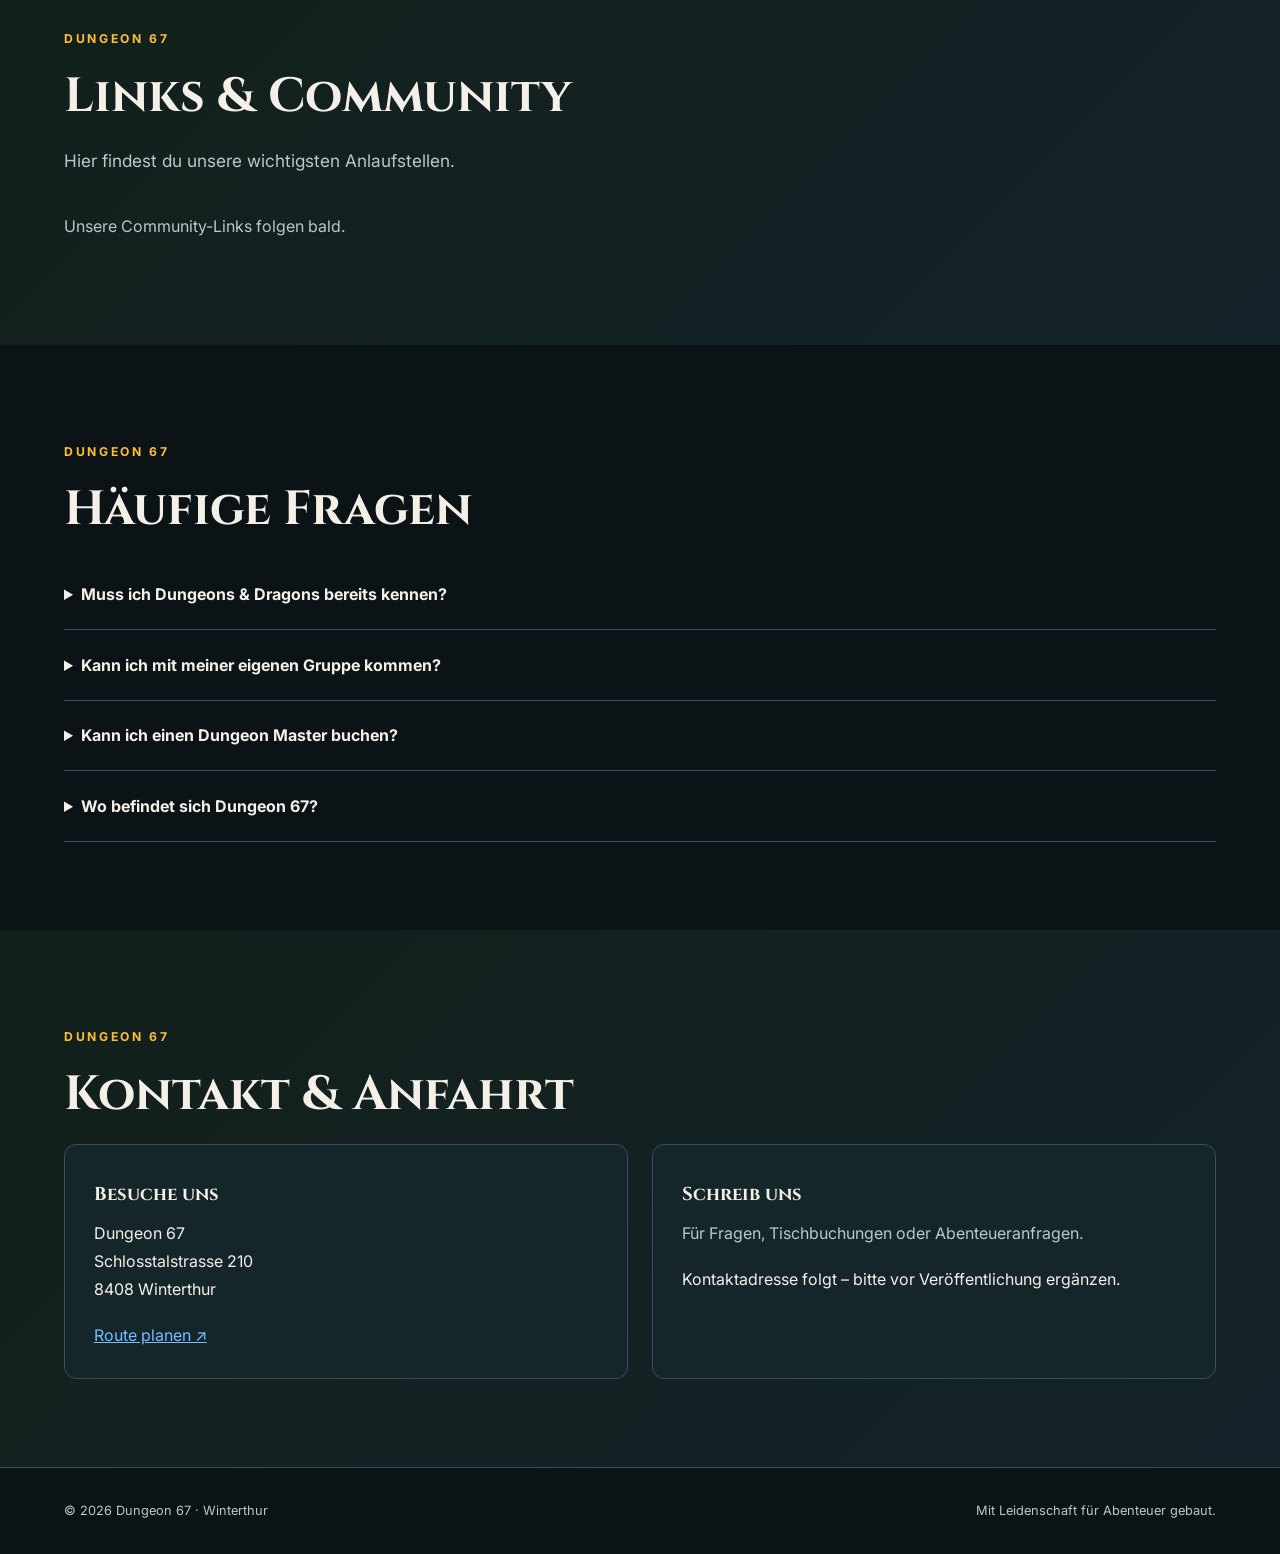
==== commit b5f8f8cc: "Add files via upload" ====
--- a/index.html
+++ b/index.html
@@ -1 +1 @@
-<!doctype html><html lang="de"><head><meta charset="utf-8"><meta name="viewport" content="width=device-width,initial-scale=1"><meta name="description" content="Dungeon 67 – Dungeons & Dragons Club in Winterthur. Spieltische, Dungeon Master, Events und Abenteuer."><title>Dungeon 67 | Dein Abenteuer beginnt hier</title><link rel="icon" type="image/jpeg" href="/assets/dungeon67-logo.jpg"><link rel="stylesheet" href="/assets/style.css?v=2"></head><body><header class="top"><a class="brand" href="#start"><img class="brand-logo" src="/assets/dungeon67-logo.jpg" alt="Dungeon 67 Logo"><span class="brand-name">DUNGEON <span>67</span></span></a><button id="menu" aria-label="Menü öffnen" aria-expanded="false">☰</button><nav id="nav"><a href="#club">Club</a><a href="#angebote">Angebote</a><a href="#events">Events</a><a href="#links">Links</a><a href="#faq">FAQ</a><a href="#kontakt">Kontakt</a></nav></header><main><section id="start" class="hero"><div class="hero-inner"><p class="eyebrow">DUNGEONS & DRAGONS · WINTERTHUR</p><h1>Dein Abenteuer<br><em>beginnt hier.</em></h1><p>Gemeinsam würfeln. Geschichten erleben. Neue Welten entdecken.</p><div class="actions"><a class="button" href="#angebote">Unsere Angebote</a><a class="button outline" href="#kontakt">Kontakt aufnehmen</a></div></div><div class="hero-art"><img src="/assets/dungeon67-logo.jpg" alt="Dungeon 67 – Guild of Explorers, Adventure Awaits!"></div></section><div id="app"><p class="loading">Inhalte werden geladen …</p></div></main><footer><span>© <span id="year"></span> Dungeon 67 · Winterthur</span><span>Mit Leidenschaft für Abenteuer gebaut.</span></footer><script src="/assets/app.js?v=2" defer></script></body></html>
+<!doctype html><html lang="de"><head><meta charset="utf-8"><meta name="viewport" content="width=device-width,initial-scale=1"><meta name="description" content="Dungeon 67 – Dungeons & Dragons Club in Winterthur. Spieltische, Dungeon Master, Events und Abenteuer."><title>Dungeon 67 | Dein Abenteuer beginnt hier</title><link rel="icon" type="image/jpeg" href="/assets/dungeon67-logo.jpg"><link rel="stylesheet" href="/assets/style.css?v=3"></head><body><header class="top"><a class="brand" href="#start"><img class="brand-logo" src="/assets/dungeon67-logo.jpg" alt="Dungeon 67 Logo"><span class="brand-name">DUNGEON <span>67</span></span></a><button id="menu" aria-label="Menü öffnen" aria-expanded="false">☰</button><nav id="nav"><a href="#club">Verein</a><a href="#aktionen">Aktionen</a><a href="#angebote">Packages</a><a href="#mitglied">Mitglied werden</a><a href="#mieten">Mieten</a><a href="#events">Events</a><a href="#links">Links</a><a href="#faq">FAQ</a><a href="#kontakt">Kontakt</a></nav></header><main><section id="start" class="hero"><div class="hero-inner"><p class="eyebrow">DUNGEONS & DRAGONS · WINTERTHUR</p><h1>Dein Abenteuer<br><em>beginnt hier.</em></h1><p>Gemeinsam würfeln. Geschichten erleben. Neue Welten entdecken.</p><div class="actions"><a class="button" href="#angebote">Abenteuer entdecken</a><a class="button outline" href="#kontakt">Kontakt aufnehmen</a></div></div><div class="hero-art"><img src="/assets/dungeon67-logo.jpg" alt="Dungeon 67 – Guild of Explorers, Adventure Awaits!"></div></section><div id="app"><p class="loading">Inhalte werden geladen …</p></div></main><footer><span>© <span id="year"></span> Dungeon 67 · Winterthur</span><span>Mit Leidenschaft für Abenteuer gebaut.</span></footer><script src="/assets/app.js?v=3" defer></script></body></html>
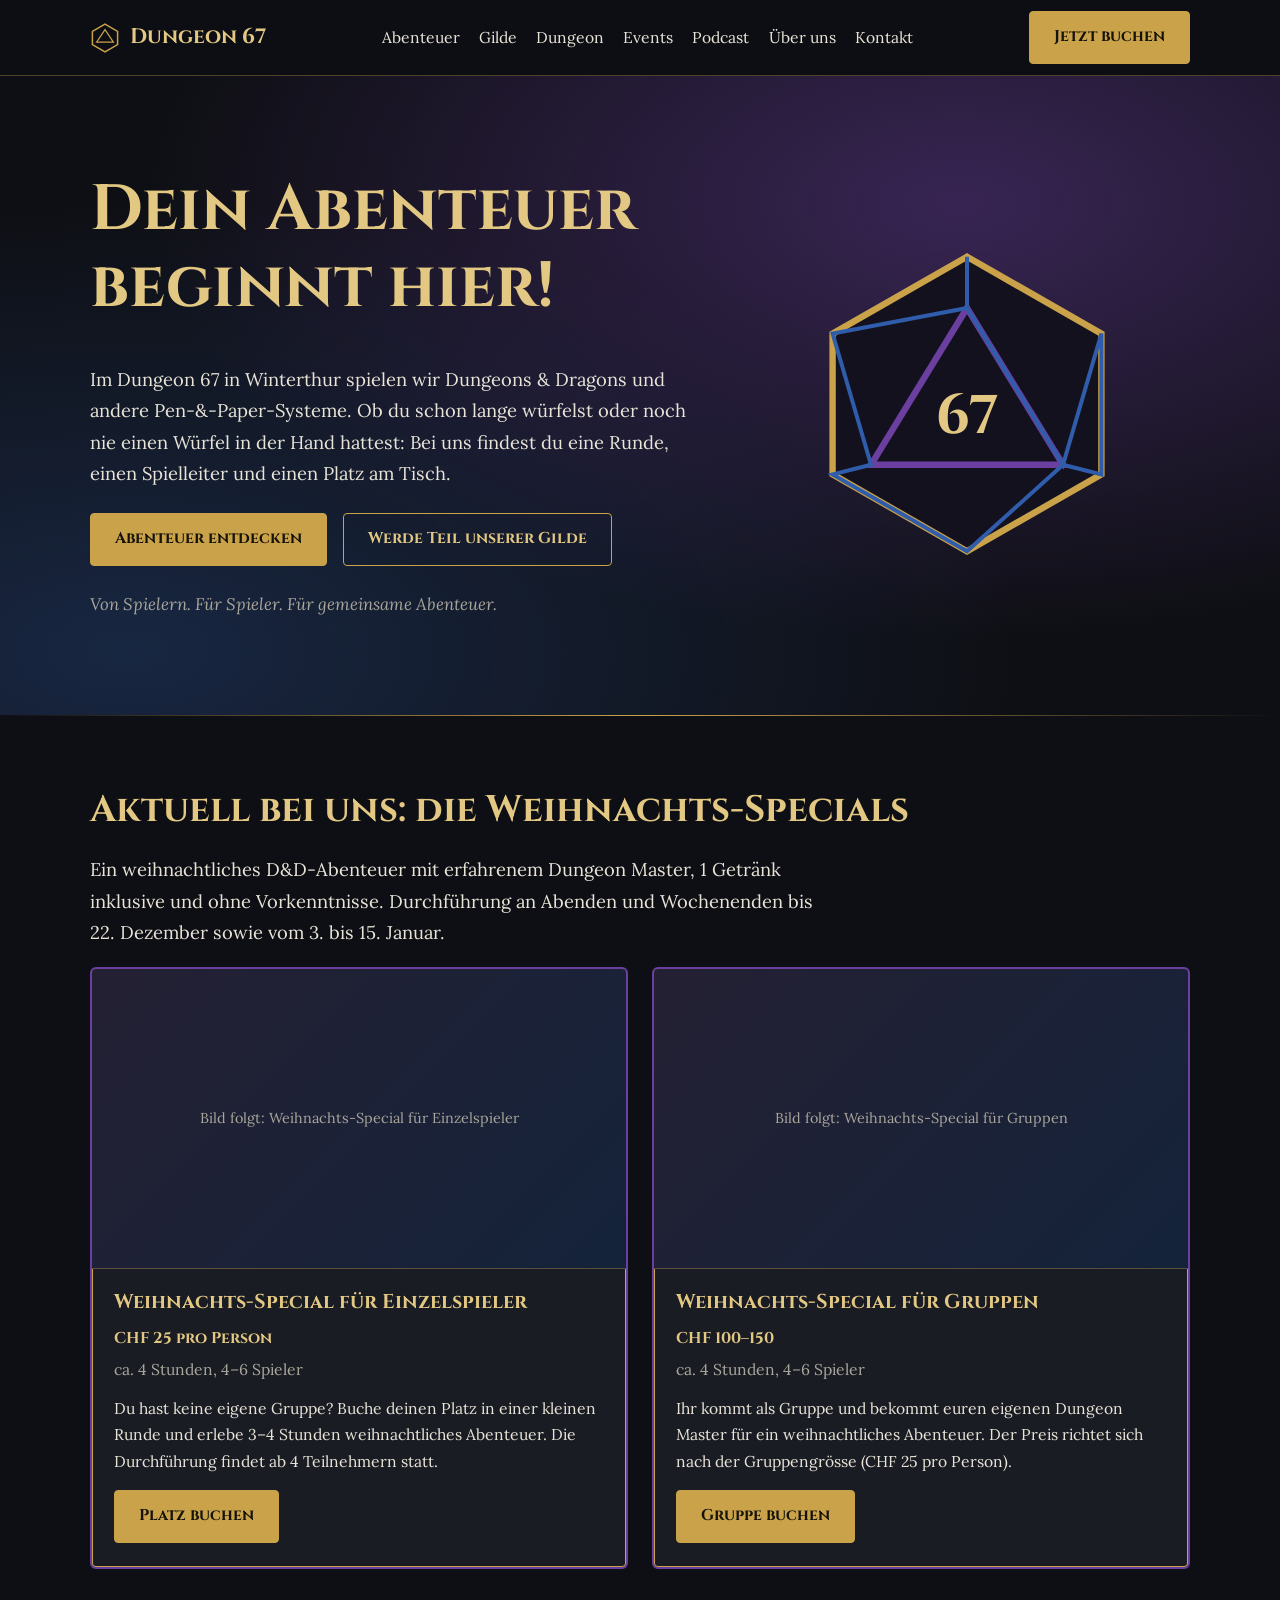
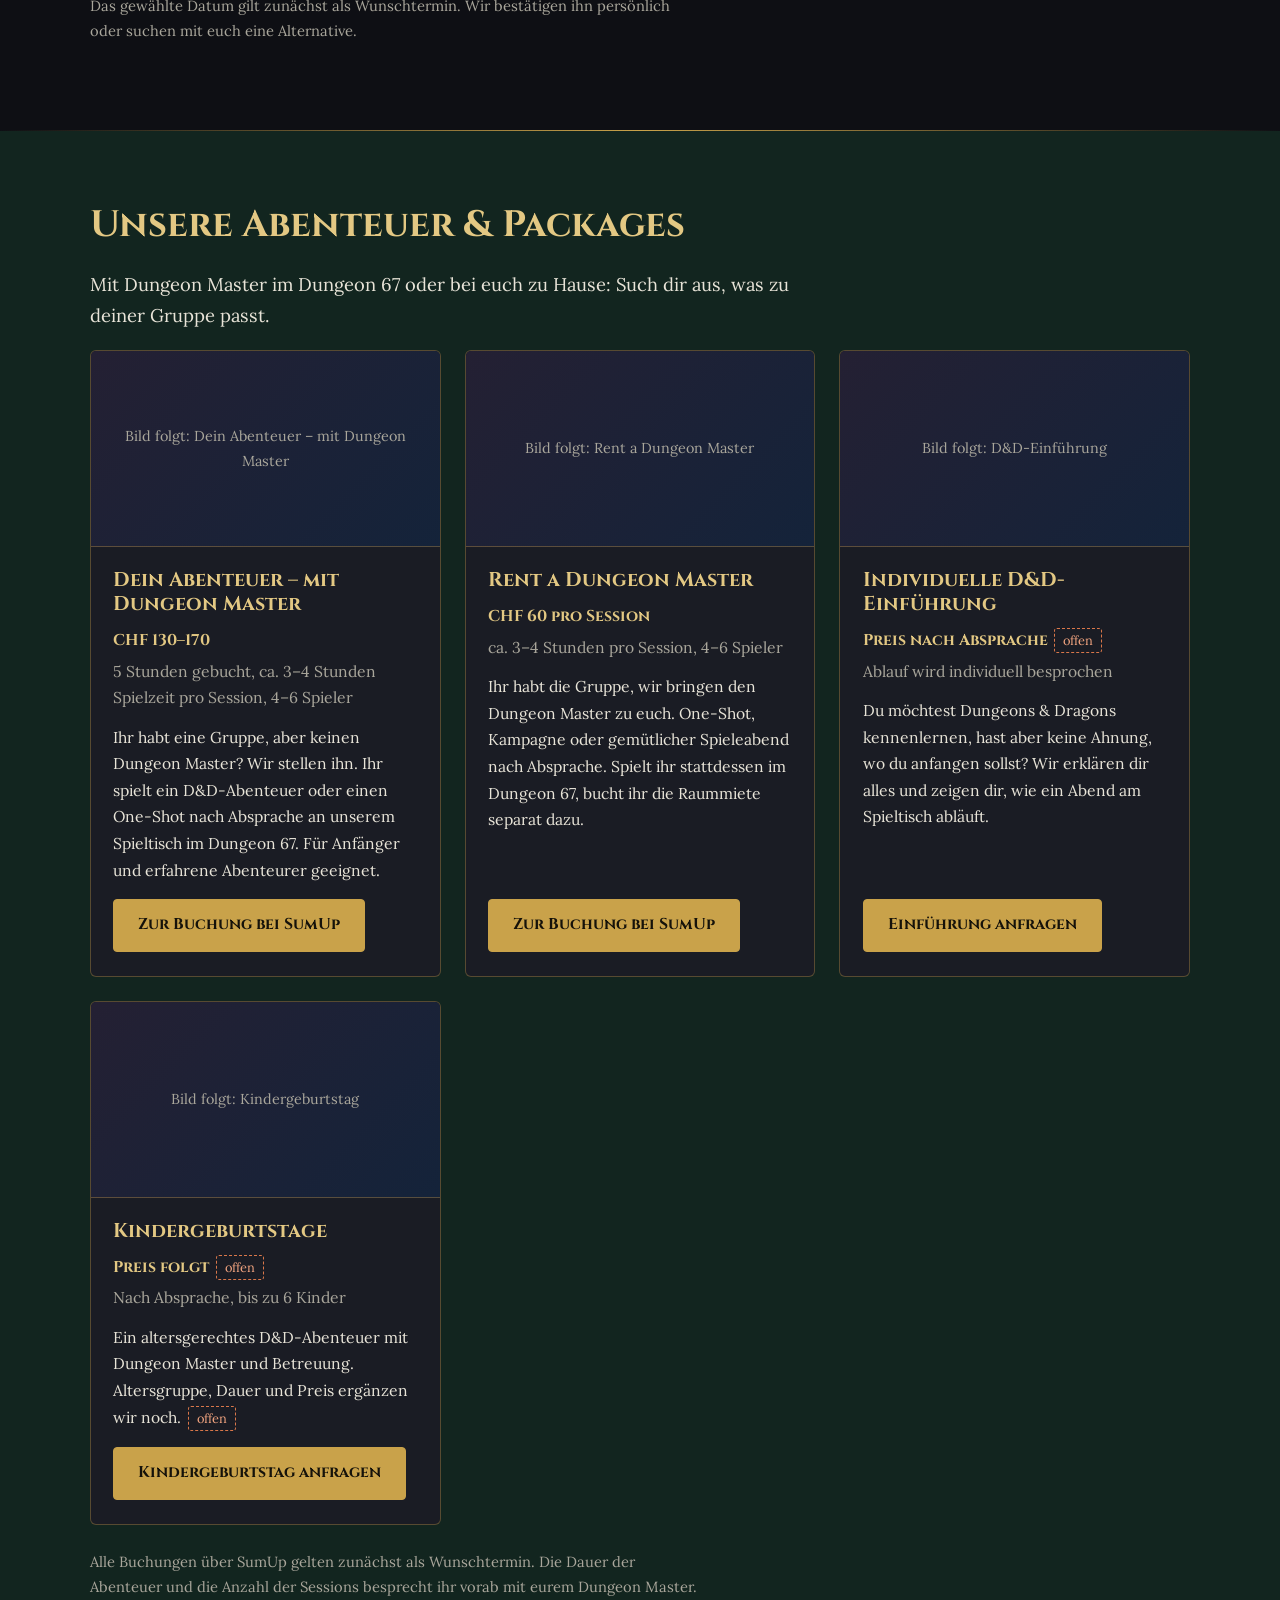
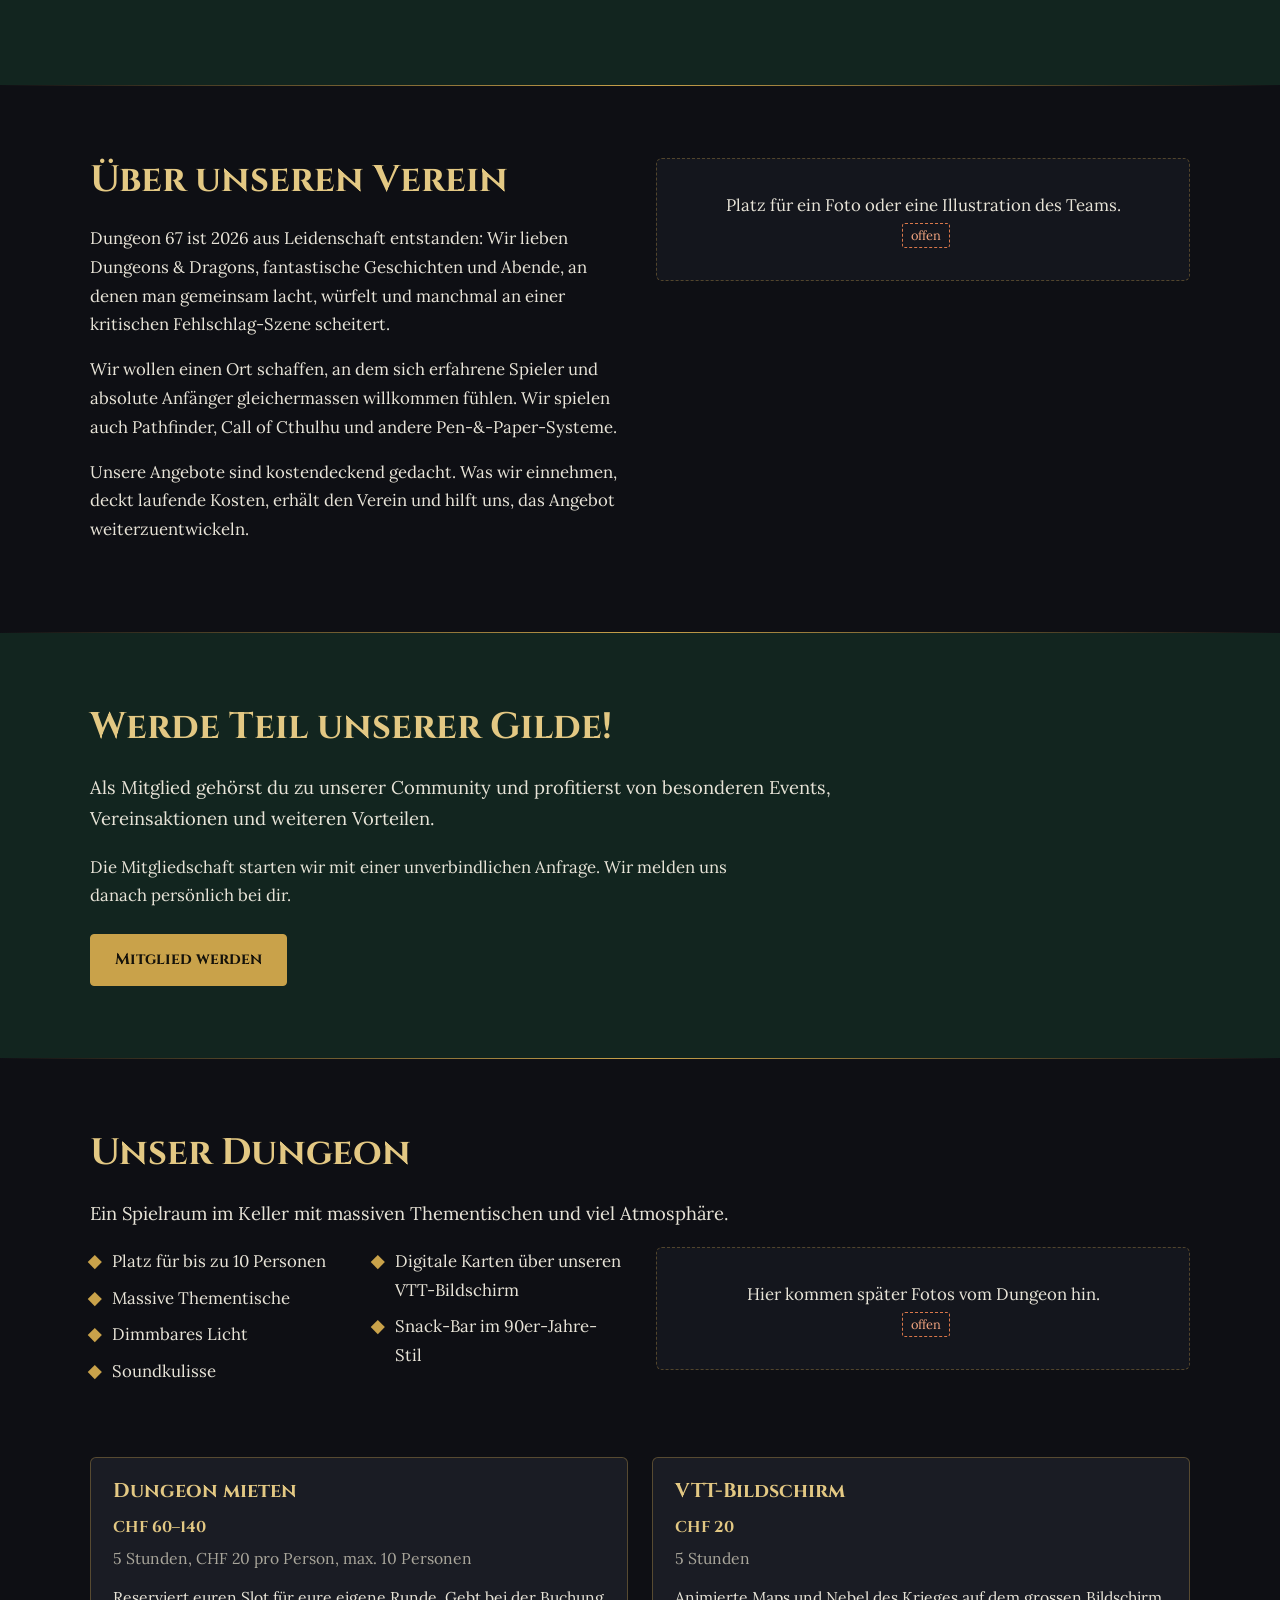
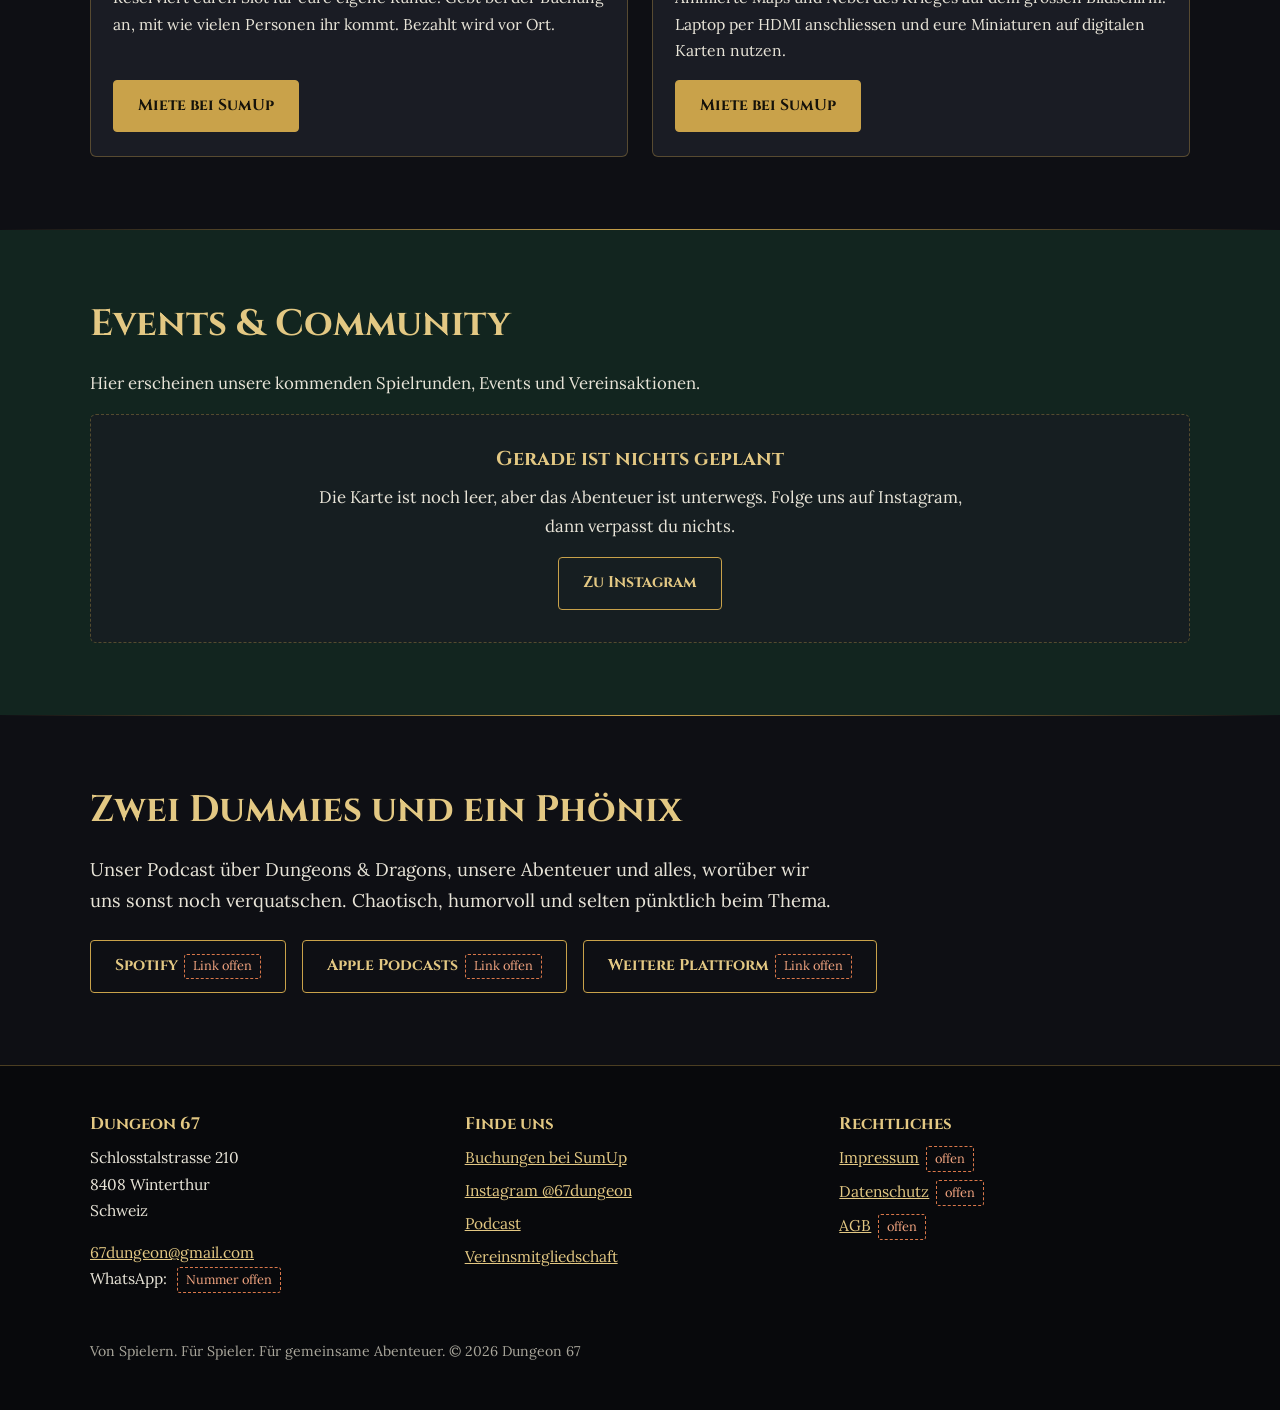
==== commit cf7d69ca: "Add files via upload" ====
--- a/index.html
+++ b/index.html
@@ -1 +1,349 @@
-<!doctype html><html lang="de"><head><meta charset="utf-8"><meta name="viewport" content="width=device-width,initial-scale=1"><meta name="description" content="Dungeon 67 – Dungeons & Dragons Club in Winterthur. Spieltische, Dungeon Master, Events und Abenteuer."><title>Dungeon 67 | Dein Abenteuer beginnt hier</title><link rel="icon" type="image/jpeg" href="/assets/dungeon67-logo.jpg"><link rel="stylesheet" href="/assets/style.css?v=3"></head><body><header class="top"><a class="brand" href="#start"><img class="brand-logo" src="/assets/dungeon67-logo.jpg" alt="Dungeon 67 Logo"><span class="brand-name">DUNGEON <span>67</span></span></a><button id="menu" aria-label="Menü öffnen" aria-expanded="false">☰</button><nav id="nav"><a href="#club">Verein</a><a href="#aktionen">Aktionen</a><a href="#angebote">Packages</a><a href="#mitglied">Mitglied werden</a><a href="#mieten">Mieten</a><a href="#events">Events</a><a href="#links">Links</a><a href="#faq">FAQ</a><a href="#kontakt">Kontakt</a></nav></header><main><section id="start" class="hero"><div class="hero-inner"><p class="eyebrow">DUNGEONS & DRAGONS · WINTERTHUR</p><h1>Dein Abenteuer<br><em>beginnt hier.</em></h1><p>Gemeinsam würfeln. Geschichten erleben. Neue Welten entdecken.</p><div class="actions"><a class="button" href="#angebote">Abenteuer entdecken</a><a class="button outline" href="#kontakt">Kontakt aufnehmen</a></div></div><div class="hero-art"><img src="/assets/dungeon67-logo.jpg" alt="Dungeon 67 – Guild of Explorers, Adventure Awaits!"></div></section><div id="app"><p class="loading">Inhalte werden geladen …</p></div></main><footer><span>© <span id="year"></span> Dungeon 67 · Winterthur</span><span>Mit Leidenschaft für Abenteuer gebaut.</span></footer><script src="/assets/app.js?v=3" defer></script></body></html>
+<!DOCTYPE html>
+<html lang="de-CH">
+<head>
+<meta charset="utf-8">
+<meta name="viewport" content="width=device-width, initial-scale=1">
+<title>Dungeon 67 – Pen &amp; Paper in Winterthur</title>
+<meta name="description" content="Dungeon 67 ist ein Pen-&amp;-Paper-Verein in Winterthur: geführte D&amp;D-Abenteuer, Einführungen, Spielraum und Community.">
+<!-- Prototyp: Schriften kommen hier von Google Fonts. Auf der echten Seite besser lokal einbinden (Datenschutz). -->
+<link rel="preconnect" href="https://fonts.googleapis.com">
+<link rel="preconnect" href="https://fonts.gstatic.com" crossorigin>
+<link href="https://fonts.googleapis.com/css2?family=Cinzel:wght@500;700&family=Lora:ital,wght@0,400;0,600;1,400&display=swap" rel="stylesheet">
+<style>
+:root{
+  --bg:#0e0f14; --card:#1a1c24; --green:#12251f; --violet:#6b3fa0; --blue:#2f5dab;
+  --gold:#c9a24a; --gold-soft:#e3c883; --text:#e8e4d8; --muted:#a9a69b; --line:rgba(201,162,74,.35);
+  --serif:"Cinzel",Georgia,"Times New Roman",serif; --body:"Lora",Georgia,serif;
+  color-scheme:dark;
+}
+*{box-sizing:border-box}
+html{scroll-behavior:smooth}
+body{margin:0;background:var(--bg);color:var(--text);font:1.05rem/1.7 var(--body)}
+img,svg{max-width:100%}
+a{color:var(--gold-soft)}
+:focus-visible{outline:3px solid var(--gold-soft);outline-offset:3px}
+h1,h2,h3{font-family:var(--serif);font-weight:700;line-height:1.2;margin:0 0 .6em;color:var(--gold-soft)}
+h1{font-size:clamp(2.2rem,6vw,4rem)}
+h2{font-size:clamp(1.6rem,3.5vw,2.3rem)}
+h3{font-size:1.25rem}
+p{margin:0 0 1em;max-width:68ch}
+.wrap{width:min(1100px,100% - 2.5rem);margin-inline:auto}
+section{padding:4.5rem 0}
+.alt{background:var(--green)}
+.lead{font-size:1.15rem;color:var(--text)}
+.divider{height:1px;background:linear-gradient(90deg,transparent,var(--gold),transparent);border:0;margin:0}
+
+/* Navigation */
+header{position:sticky;top:0;z-index:10;background:rgba(14,15,20,.94);border-bottom:1px solid var(--line)}
+.nav{display:flex;align-items:center;justify-content:space-between;gap:1rem;padding:.7rem 0;flex-wrap:wrap}
+.brand{display:flex;align-items:center;gap:.6rem;font-family:var(--serif);font-weight:700;font-size:1.3rem;color:var(--gold-soft);text-decoration:none}
+.nav ul{display:flex;gap:1.2rem;list-style:none;margin:0;padding:0;flex-wrap:wrap}
+.nav ul a{text-decoration:none;color:var(--text);font-size:.98rem}
+.nav ul a:hover{color:var(--gold-soft)}
+
+/* Buttons */
+.btn{display:inline-block;padding:.75rem 1.5rem;border:1px solid var(--gold);border-radius:4px;font-family:var(--serif);font-weight:700;font-size:.98rem;text-decoration:none;color:#15120a;background:var(--gold);transition:background .2s,color .2s}
+.btn:hover{background:var(--gold-soft)}
+.btn.ghost{background:transparent;color:var(--gold-soft)}
+.btn.ghost:hover{background:rgba(201,162,74,.15)}
+.btns{display:flex;gap:1rem;flex-wrap:wrap;margin-top:1.5rem}
+
+/* Hero */
+.hero{padding:6rem 0 5rem;background:radial-gradient(ellipse at 75% 20%,rgba(107,63,160,.45),transparent 60%),radial-gradient(ellipse at 10% 90%,rgba(47,93,171,.3),transparent 55%),var(--bg)}
+.hero .wrap{display:grid;grid-template-columns:1.4fr 1fr;gap:2rem;align-items:center}
+.d20{width:100%;max-width:320px;justify-self:center}
+.motto{font-style:italic;color:var(--muted);margin-top:1.5rem}
+
+/* Karten */
+.grid{display:grid;gap:1.5rem;grid-template-columns:repeat(auto-fit,minmax(260px,1fr))}
+.card{background:var(--card);border:1px solid var(--line);border-radius:6px;overflow:hidden;display:flex;flex-direction:column}
+.card .body{padding:1.3rem 1.4rem 1.5rem;display:flex;flex-direction:column;flex:1}
+.card .body p{font-size:.98rem}
+.card .btn{margin-top:auto;align-self:flex-start}
+.card.special{border:2px solid var(--violet);box-shadow:0 0 0 1px var(--gold) inset}
+.ph{aspect-ratio:16/9;display:flex;align-items:center;justify-content:center;text-align:center;padding:1rem;color:var(--muted);font-size:.9rem;background:linear-gradient(135deg,#242033,#14233a);border-bottom:1px solid var(--line)}
+.price{font-family:var(--serif);font-weight:700;color:var(--gold-soft);font-size:1.15rem;margin:0 0 .2em}
+.meta{color:var(--muted);font-size:.92rem;margin:0 0 .8em}
+.badge{display:inline-block;margin-left:.4rem;padding:.05rem .5rem;border:1px dashed #d9774a;border-radius:3px;color:#f0a37f;font-size:.8rem;font-family:var(--body);font-weight:400;white-space:nowrap}
+.note{font-size:.92rem;color:var(--muted);margin-top:1.5rem}
+.sub{margin-top:3rem}
+.ticks{list-style:none;padding:0;margin:0 0 1.5rem;columns:2 240px;column-gap:2rem}
+.ticks li{padding-left:1.4rem;position:relative;margin-bottom:.5rem;break-inside:avoid}
+.ticks li::before{content:"";position:absolute;left:0;top:.6em;width:.6rem;height:.6rem;background:var(--gold);transform:rotate(45deg)}
+.two{display:grid;gap:2rem;grid-template-columns:1fr 1fr;align-items:start}
+.empty{border:1px dashed var(--line);border-radius:6px;padding:2rem;text-align:center;background:rgba(26,28,36,.6)}
+
+/* Footer */
+footer{background:#08090c;border-top:1px solid var(--line);padding:3rem 0 2rem;font-size:.97rem}
+footer .grid{grid-template-columns:repeat(auto-fit,minmax(220px,1fr))}
+footer h3{font-size:1.05rem}
+footer ul{list-style:none;padding:0;margin:0}
+footer li{margin-bottom:.4rem}
+.fine{margin-top:2rem;color:var(--muted);font-size:.88rem}
+
+@media (max-width:760px){
+  .hero .wrap,.two{grid-template-columns:1fr}
+  .d20{max-width:200px}
+  section{padding:3.2rem 0}
+}
+@media (prefers-reduced-motion:reduce){html{scroll-behavior:auto}.btn{transition:none}}
+</style>
+</head>
+<body>
+
+<header>
+  <div class="wrap nav">
+    <a class="brand" href="#top" aria-label="Dungeon 67 – Startseite">
+      <svg width="30" height="30" viewBox="0 0 100 100" aria-hidden="true"><polygon points="50,4 92,28 92,72 50,96 8,72 8,28" fill="none" stroke="#c9a24a" stroke-width="5"/><polygon points="50,22 78,64 22,64" fill="none" stroke="#c9a24a" stroke-width="4"/></svg>
+      Dungeon 67
+    </a>
+    <nav aria-label="Hauptnavigation">
+      <ul>
+        <li><a href="#abenteuer">Abenteuer</a></li>
+        <li><a href="#gilde">Gilde</a></li>
+        <li><a href="#dungeon">Dungeon</a></li>
+        <li><a href="#events">Events</a></li>
+        <li><a href="#podcast">Podcast</a></li>
+        <li><a href="#verein">Über uns</a></li>
+        <li><a href="#kontakt">Kontakt</a></li>
+      </ul>
+    </nav>
+    <a class="btn" href="https://www.sumupbookings.com/dungeon67">Jetzt buchen</a>
+  </div>
+</header>
+
+<main id="top">
+
+<!-- A. Hero -->
+<section class="hero">
+  <div class="wrap">
+    <div>
+      <h1>Dein Abenteuer beginnt hier!</h1>
+      <p class="lead">Im Dungeon 67 in Winterthur spielen wir Dungeons &amp; Dragons und andere Pen-&amp;-Paper-Systeme. Ob du schon lange würfelst oder noch nie einen Würfel in der Hand hattest: Bei uns findest du eine Runde, einen Spielleiter und einen Platz am Tisch.</p>
+      <div class="btns">
+        <a class="btn" href="#abenteuer">Abenteuer entdecken</a>
+        <a class="btn ghost" href="#gilde">Werde Teil unserer Gilde</a>
+      </div>
+      <p class="motto">Von Spielern. Für Spieler. Für gemeinsame Abenteuer.</p>
+    </div>
+    <!-- Platzhalter: hier kommt später euer Logo bzw. die Hero-Illustration hin -->
+    <svg class="d20" viewBox="0 0 200 200" role="img" aria-label="Platzhalter für das Dungeon-67-Logo">
+      <polygon points="100,8 184,56 184,144 100,192 16,144 16,56" fill="#14111f" stroke="#c9a24a" stroke-width="4"/>
+      <polygon points="100,40 160,138 40,138" fill="none" stroke="#6b3fa0" stroke-width="4"/>
+      <polyline points="100,8 100,40 16,56 40,138 16,144 100,192 160,138 184,144 184,56 160,138 100,40" fill="none" stroke="#2f5dab" stroke-width="2.5"/>
+      <text x="100" y="118" text-anchor="middle" font-family="Cinzel,Georgia,serif" font-size="34" font-weight="700" fill="#e3c883">67</text>
+    </svg>
+  </div>
+</section>
+<hr class="divider">
+
+<!-- B. Aktuelle Aktionen (Abschnitt später austauschbar) -->
+<section id="aktionen">
+  <div class="wrap">
+    <h2>Aktuell bei uns: die Weihnachts-Specials</h2>
+    <p class="lead">Ein weihnachtliches D&amp;D-Abenteuer mit erfahrenem Dungeon Master, 1 Getränk inklusive und ohne Vorkenntnisse. Durchführung an Abenden und Wochenenden bis 22. Dezember sowie vom 3. bis 15. Januar.</p>
+    <div class="grid">
+      <article class="card special">
+        <div class="ph">Bild folgt: Weihnachts-Special für Einzelspieler</div>
+        <div class="body">
+          <h3>Weihnachts-Special für Einzelspieler</h3>
+          <p class="price">CHF 25 pro Person</p>
+          <p class="meta">ca. 4 Stunden, 4–6 Spieler</p>
+          <p>Du hast keine eigene Gruppe? Buche deinen Platz in einer kleinen Runde und erlebe 3–4 Stunden weihnachtliches Abenteuer. Die Durchführung findet ab 4 Teilnehmern statt.</p>
+          <a class="btn" href="https://www.sumupbookings.com/dungeon67">Platz buchen</a>
+        </div>
+      </article>
+      <article class="card special">
+        <div class="ph">Bild folgt: Weihnachts-Special für Gruppen</div>
+        <div class="body">
+          <h3>Weihnachts-Special für Gruppen</h3>
+          <p class="price">CHF 100–150</p>
+          <p class="meta">ca. 4 Stunden, 4–6 Spieler</p>
+          <p>Ihr kommt als Gruppe und bekommt euren eigenen Dungeon Master für ein weihnachtliches Abenteuer. Der Preis richtet sich nach der Gruppengrösse (CHF 25 pro Person).</p>
+          <a class="btn" href="https://www.sumupbookings.com/dungeon67">Gruppe buchen</a>
+        </div>
+      </article>
+    </div>
+    <p class="note">Das gewählte Datum gilt zunächst als Wunschtermin. Wir bestätigen ihn persönlich oder suchen mit euch eine Alternative.</p>
+  </div>
+</section>
+<hr class="divider">
+
+<!-- C. Abenteuer & Packages -->
+<section id="abenteuer" class="alt">
+  <div class="wrap">
+    <h2>Unsere Abenteuer &amp; Packages</h2>
+    <p class="lead">Mit Dungeon Master im Dungeon 67 oder bei euch zu Hause: Such dir aus, was zu deiner Gruppe passt.</p>
+    <div class="grid">
+      <article class="card">
+        <div class="ph">Bild folgt: Dein Abenteuer – mit Dungeon Master</div>
+        <div class="body">
+          <h3>Dein Abenteuer – mit Dungeon Master</h3>
+          <p class="price">CHF 130–170</p>
+          <p class="meta">5 Stunden gebucht, ca. 3–4 Stunden Spielzeit pro Session, 4–6 Spieler</p>
+          <p>Ihr habt eine Gruppe, aber keinen Dungeon Master? Wir stellen ihn. Ihr spielt ein D&amp;D-Abenteuer oder einen One-Shot nach Absprache an unserem Spieltisch im Dungeon 67. Für Anfänger und erfahrene Abenteurer geeignet.</p>
+          <a class="btn" href="https://www.sumupbookings.com/dungeon67">Zur Buchung bei SumUp</a>
+        </div>
+      </article>
+      <article class="card">
+        <div class="ph">Bild folgt: Rent a Dungeon Master</div>
+        <div class="body">
+          <h3>Rent a Dungeon Master</h3>
+          <p class="price">CHF 60 pro Session</p>
+          <p class="meta">ca. 3–4 Stunden pro Session, 4–6 Spieler</p>
+          <p>Ihr habt die Gruppe, wir bringen den Dungeon Master zu euch. One-Shot, Kampagne oder gemütlicher Spieleabend nach Absprache. Spielt ihr stattdessen im Dungeon 67, bucht ihr die Raummiete separat dazu.</p>
+          <a class="btn" href="https://www.sumupbookings.com/dungeon67">Zur Buchung bei SumUp</a>
+        </div>
+      </article>
+      <article class="card">
+        <div class="ph">Bild folgt: D&amp;D-Einführung</div>
+        <div class="body">
+          <h3>Individuelle D&amp;D-Einführung</h3>
+          <p class="price">Preis nach Absprache<span class="badge">offen</span></p>
+          <p class="meta">Ablauf wird individuell besprochen</p>
+          <p>Du möchtest Dungeons &amp; Dragons kennenlernen, hast aber keine Ahnung, wo du anfangen sollst? Wir erklären dir alles und zeigen dir, wie ein Abend am Spieltisch abläuft.</p>
+          <a class="btn" href="mailto:67dungeon@gmail.com?subject=Einf%C3%BChrung%20anfragen">Einführung anfragen</a>
+        </div>
+      </article>
+      <article class="card">
+        <div class="ph">Bild folgt: Kindergeburtstag</div>
+        <div class="body">
+          <h3>Kindergeburtstage</h3>
+          <p class="price">Preis folgt<span class="badge">offen</span></p>
+          <p class="meta">Nach Absprache, bis zu 6 Kinder</p>
+          <p>Ein altersgerechtes D&amp;D-Abenteuer mit Dungeon Master und Betreuung. Altersgruppe, Dauer und Preis ergänzen wir noch.<span class="badge">offen</span></p>
+          <a class="btn" href="mailto:67dungeon@gmail.com?subject=Kindergeburtstag%20anfragen">Kindergeburtstag anfragen</a>
+        </div>
+      </article>
+    </div>
+    <p class="note">Alle Buchungen über SumUp gelten zunächst als Wunschtermin. Die Dauer der Abenteuer und die Anzahl der Sessions besprecht ihr vorab mit eurem Dungeon Master.</p>
+  </div>
+</section>
+<hr class="divider">
+
+<!-- D. Über den Verein -->
+<section id="verein">
+  <div class="wrap two">
+    <div>
+      <h2>Über unseren Verein</h2>
+      <p>Dungeon 67 ist 2026 aus Leidenschaft entstanden: Wir lieben Dungeons &amp; Dragons, fantastische Geschichten und Abende, an denen man gemeinsam lacht, würfelt und manchmal an einer kritischen Fehlschlag-Szene scheitert.</p>
+      <p>Wir wollen einen Ort schaffen, an dem sich erfahrene Spieler und absolute Anfänger gleichermassen willkommen fühlen. Wir spielen auch Pathfinder, Call of Cthulhu und andere Pen-&amp;-Paper-Systeme.</p>
+      <p>Unsere Angebote sind kostendeckend gedacht. Was wir einnehmen, deckt laufende Kosten, erhält den Verein und hilft uns, das Angebot weiterzuentwickeln.</p>
+    </div>
+    <div class="empty">Platz für ein Foto oder eine Illustration des Teams.<br><span class="badge">offen</span></div>
+  </div>
+</section>
+<hr class="divider">
+
+<!-- E. Gilde -->
+<section id="gilde" class="alt">
+  <div class="wrap">
+    <h2>Werde Teil unserer Gilde!</h2>
+    <p class="lead">Als Mitglied gehörst du zu unserer Community und profitierst von besonderen Events, Vereinsaktionen und weiteren Vorteilen.</p>
+    <p>Die Mitgliedschaft starten wir mit einer unverbindlichen Anfrage. Wir melden uns danach persönlich bei dir.</p>
+    <div class="btns">
+      <a class="btn" href="mailto:67dungeon@gmail.com?subject=Ich%20m%C3%B6chte%20Mitglied%20bei%20Dungeon%2067%20werden&amp;body=Hallo%20liebes%20Dungeon-67-Team%0A%0AIch%20m%C3%B6chte%20gerne%20Mitglied%20bei%20Dungeon%2067%20werden!%0A%0AMein%20Name%3A%20%5BVorname%20Nachname%5D%0A%0AMeine%20E-Mail-Adresse%3A%20%5BE-Mail-Adresse%5D%0A%0AIch%20freue%20mich%20darauf%2C%20von%20euch%20zu%20h%C3%B6ren!%0A%0ALiebe%20Gr%C3%BCsse">Mitglied werden</a>
+    </div>
+  </div>
+</section>
+<hr class="divider">
+
+<!-- F. Dungeon & Ausstattung -->
+<section id="dungeon">
+  <div class="wrap">
+    <h2>Unser Dungeon</h2>
+    <p class="lead">Ein Spielraum im Keller mit massiven Thementischen und viel Atmosphäre.</p>
+    <div class="two">
+      <ul class="ticks">
+        <li>Platz für bis zu 10 Personen</li>
+        <li>Massive Thementische</li>
+        <li>Dimmbares Licht</li>
+        <li>Soundkulisse</li>
+        <li>Digitale Karten über unseren VTT-Bildschirm</li>
+        <li>Snack-Bar im 90er-Jahre-Stil</li>
+      </ul>
+      <div class="empty">Hier kommen später Fotos vom Dungeon hin.<br><span class="badge">offen</span></div>
+    </div>
+    <div class="grid sub">
+      <article class="card"><div class="body">
+        <h3>Dungeon mieten</h3>
+        <p class="price">CHF 60–140</p>
+        <p class="meta">5 Stunden, CHF 20 pro Person, max. 10 Personen</p>
+        <p>Reserviert euren Slot für eure eigene Runde. Gebt bei der Buchung an, mit wie vielen Personen ihr kommt. Bezahlt wird vor Ort.</p>
+        <a class="btn" href="https://www.sumupbookings.com/dungeon67">Miete bei SumUp</a>
+      </div></article>
+      <article class="card"><div class="body">
+        <h3>VTT-Bildschirm</h3>
+        <p class="price">CHF 20</p>
+        <p class="meta">5 Stunden</p>
+        <p>Animierte Maps und Nebel des Krieges auf dem grossen Bildschirm. Laptop per HDMI anschliessen und eure Miniaturen auf digitalen Karten nutzen.</p>
+        <a class="btn" href="https://www.sumupbookings.com/dungeon67">Miete bei SumUp</a>
+      </div></article>
+    </div>
+  </div>
+</section>
+<hr class="divider">
+
+<!-- G. Events -->
+<section id="events" class="alt">
+  <div class="wrap">
+    <h2>Events &amp; Community</h2>
+    <p>Hier erscheinen unsere kommenden Spielrunden, Events und Vereinsaktionen.</p>
+    <!-- Event-Karte hier duplizieren, sobald ein Event feststeht -->
+    <div class="empty">
+      <h3>Gerade ist nichts geplant</h3>
+      <p style="margin-inline:auto">Die Karte ist noch leer, aber das Abenteuer ist unterwegs. Folge uns auf Instagram, dann verpasst du nichts.</p>
+      <a class="btn ghost" href="https://www.instagram.com/67dungeon">Zu Instagram</a>
+    </div>
+  </div>
+</section>
+<hr class="divider">
+
+<!-- H. Podcast -->
+<section id="podcast">
+  <div class="wrap">
+    <h2>Zwei Dummies und ein Phönix</h2>
+    <p class="lead">Unser Podcast über Dungeons &amp; Dragons, unsere Abenteuer und alles, worüber wir uns sonst noch verquatschen. Chaotisch, humorvoll und selten pünktlich beim Thema.</p>
+    <div class="btns">
+      <a class="btn ghost" href="#" aria-disabled="true">Spotify<span class="badge">Link offen</span></a>
+      <a class="btn ghost" href="#" aria-disabled="true">Apple Podcasts<span class="badge">Link offen</span></a>
+      <a class="btn ghost" href="#" aria-disabled="true">Weitere Plattform<span class="badge">Link offen</span></a>
+    </div>
+  </div>
+</section>
+
+</main>
+
+<!-- I. Kontakt & Footer -->
+<footer id="kontakt">
+  <div class="wrap">
+    <div class="grid">
+      <div>
+        <h3>Dungeon 67</h3>
+        <p>Schlosstalstrasse 210<br>8408 Winterthur<br>Schweiz</p>
+        <p><a href="mailto:67dungeon@gmail.com">67dungeon@gmail.com</a><br>WhatsApp: <span class="badge">Nummer offen</span></p>
+      </div>
+      <div>
+        <h3>Finde uns</h3>
+        <ul>
+          <li><a href="https://www.sumupbookings.com/dungeon67">Buchungen bei SumUp</a></li>
+          <li><a href="https://www.instagram.com/67dungeon">Instagram @67dungeon</a></li>
+          <li><a href="#podcast">Podcast</a></li>
+          <li><a href="#gilde">Vereinsmitgliedschaft</a></li>
+        </ul>
+      </div>
+      <div>
+        <h3>Rechtliches</h3>
+        <ul>
+          <li><a href="#">Impressum</a><span class="badge">offen</span></li>
+          <li><a href="#">Datenschutz</a><span class="badge">offen</span></li>
+          <li><a href="#">AGB</a><span class="badge">offen</span></li>
+        </ul>
+      </div>
+    </div>
+    <p class="fine">Von Spielern. Für Spieler. Für gemeinsame Abenteuer. © 2026 Dungeon 67</p>
+  </div>
+</footer>
+
+</body>
+</html>
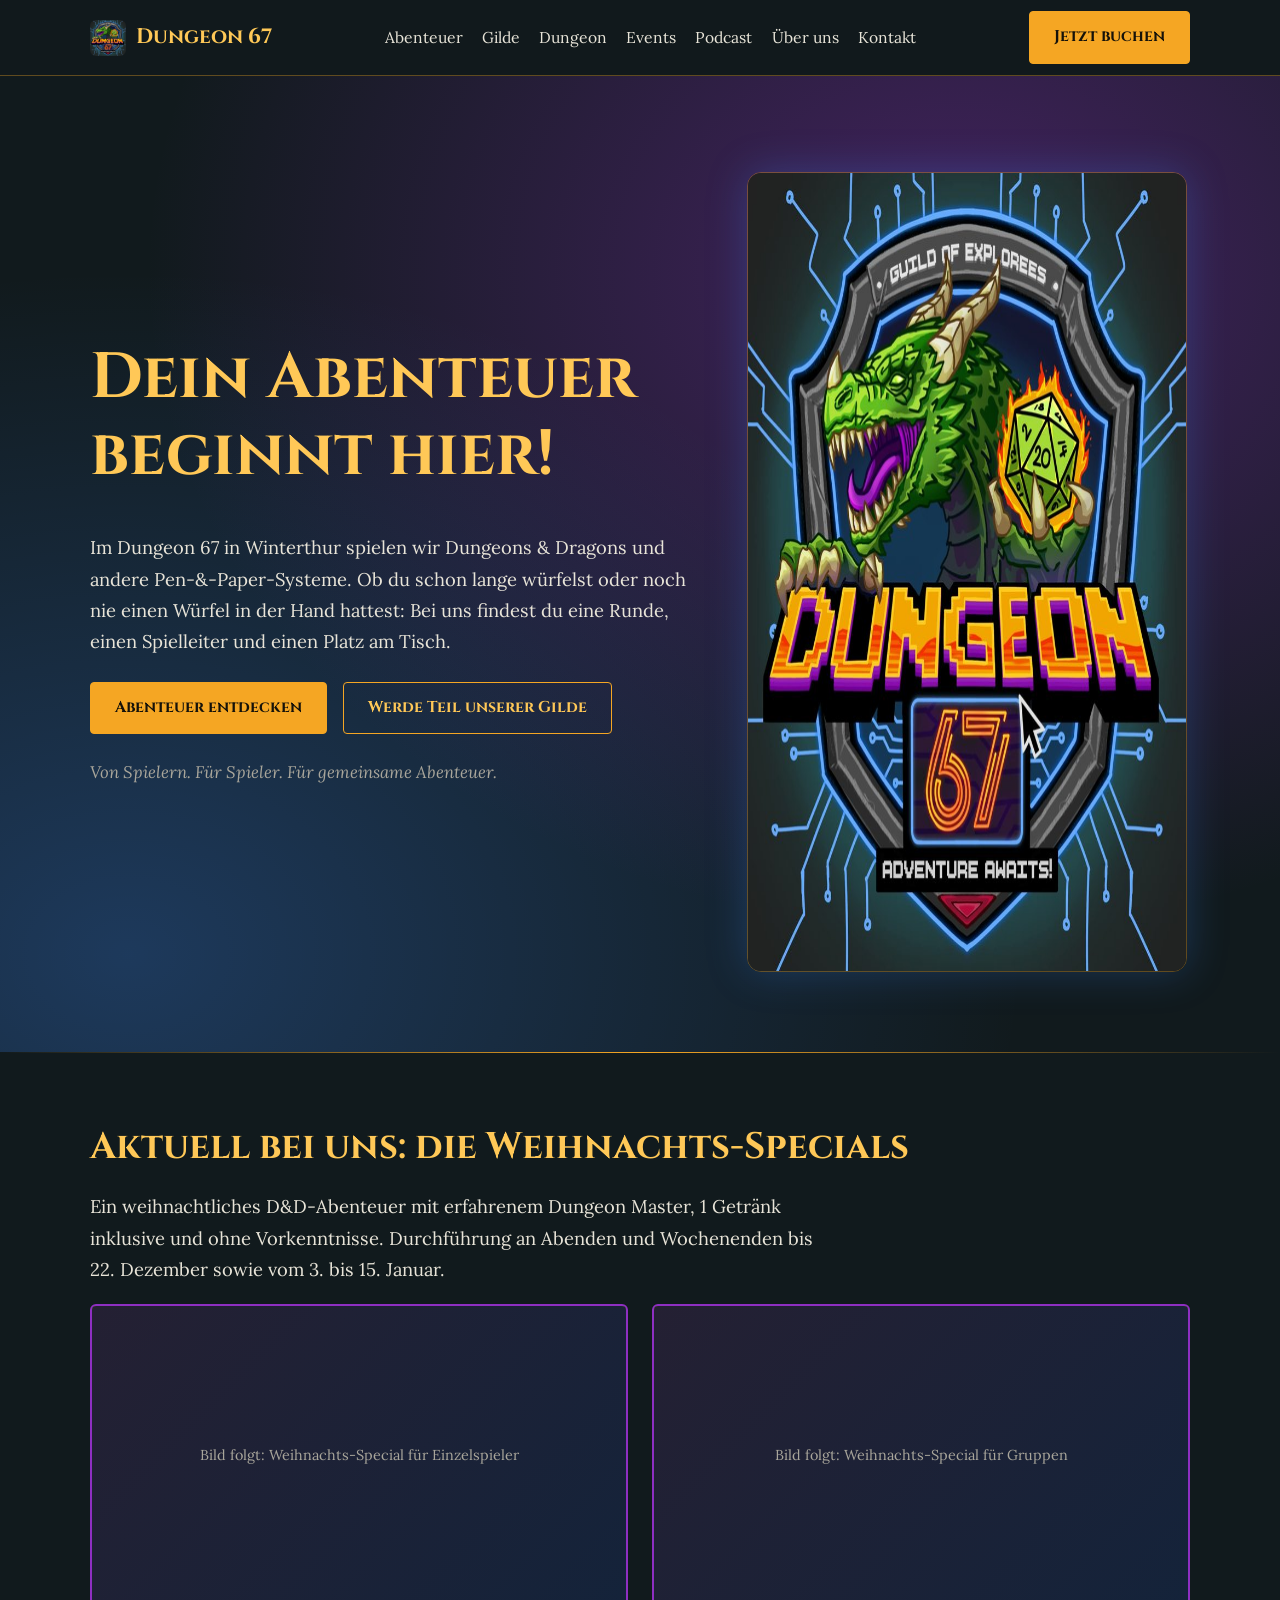
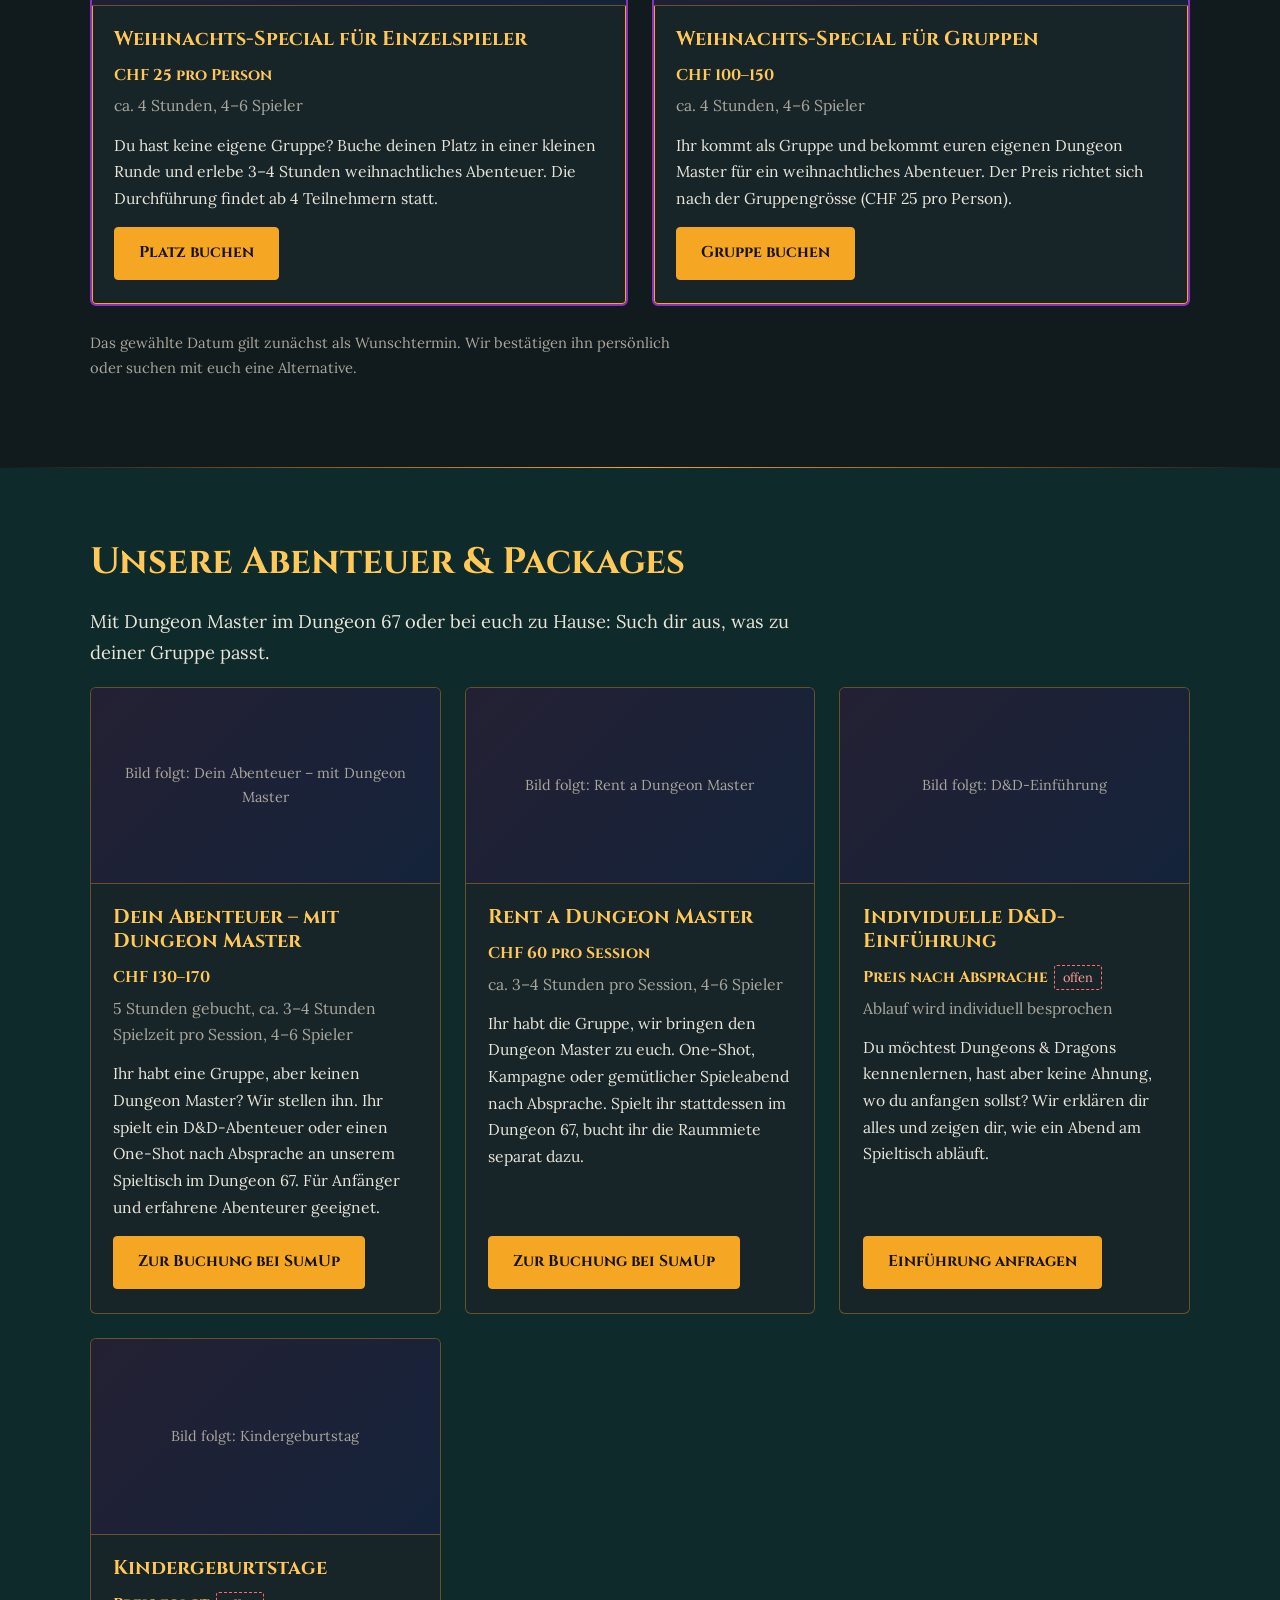
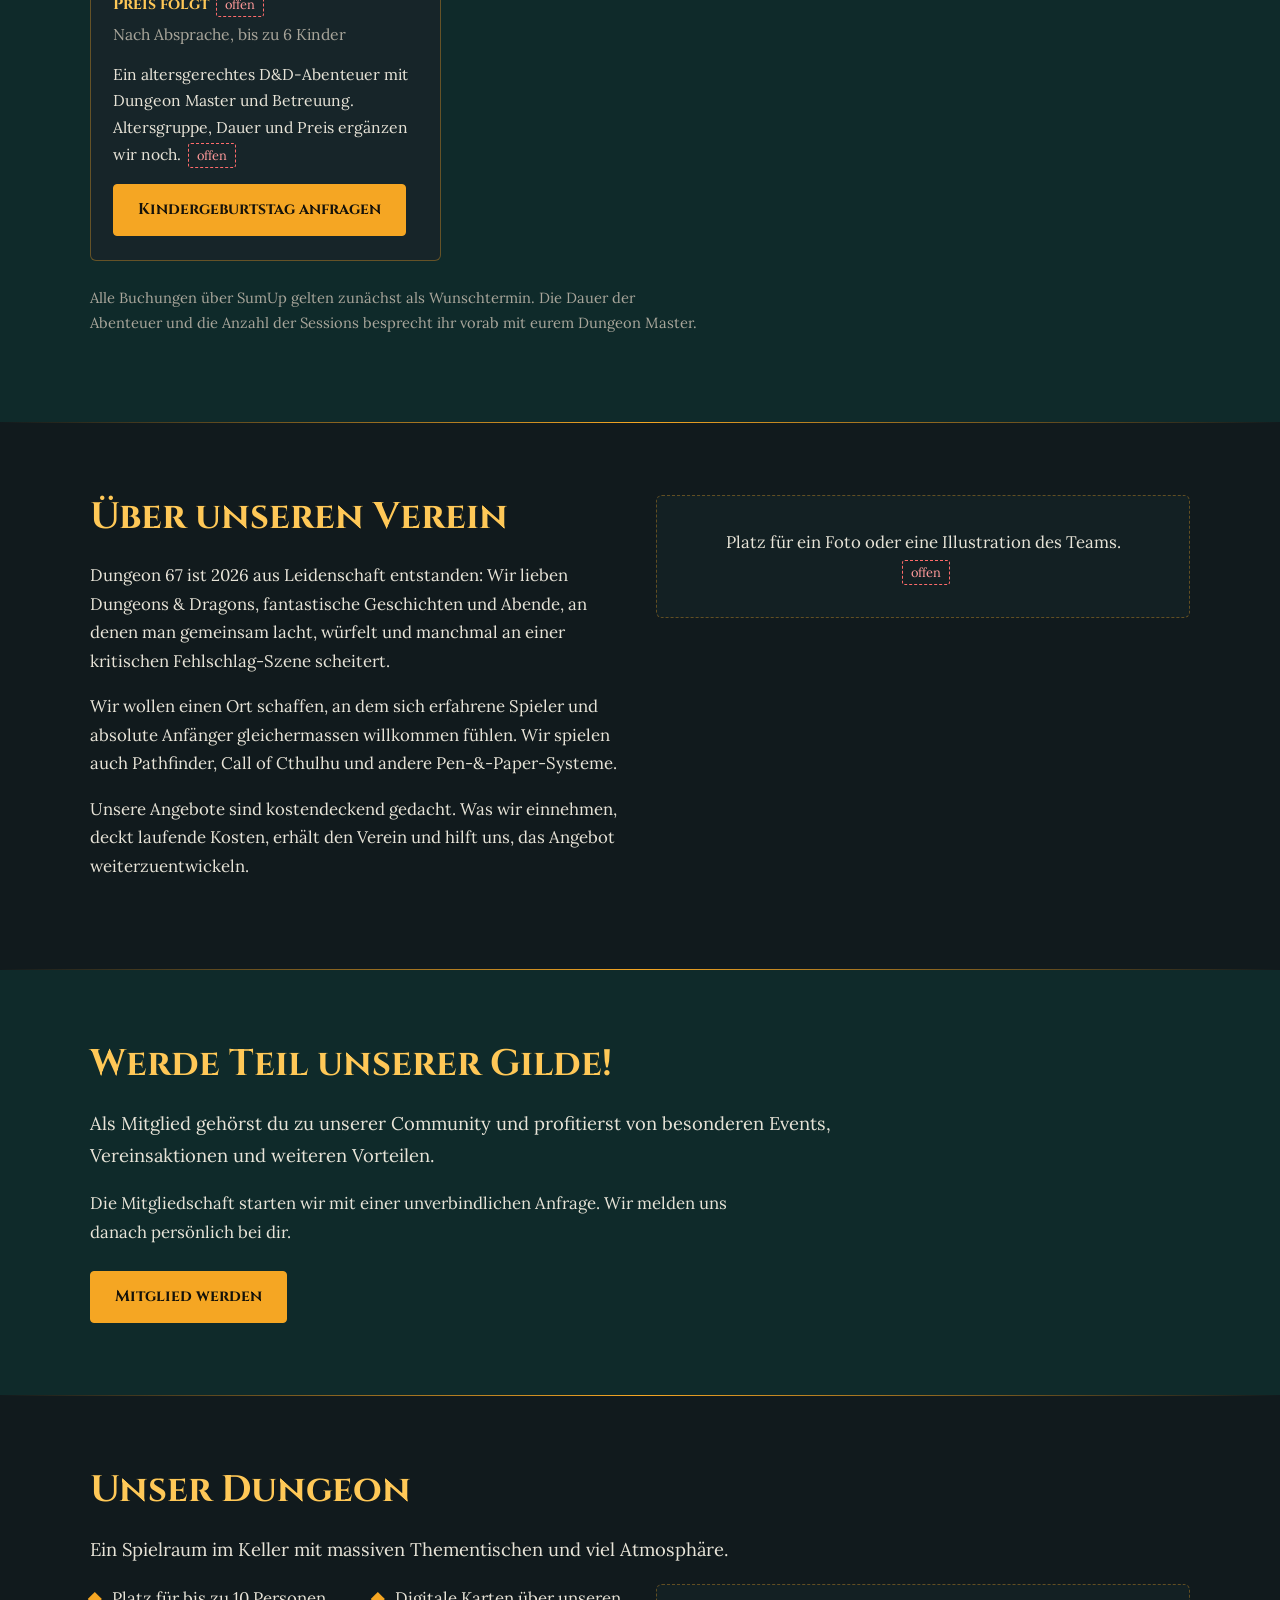
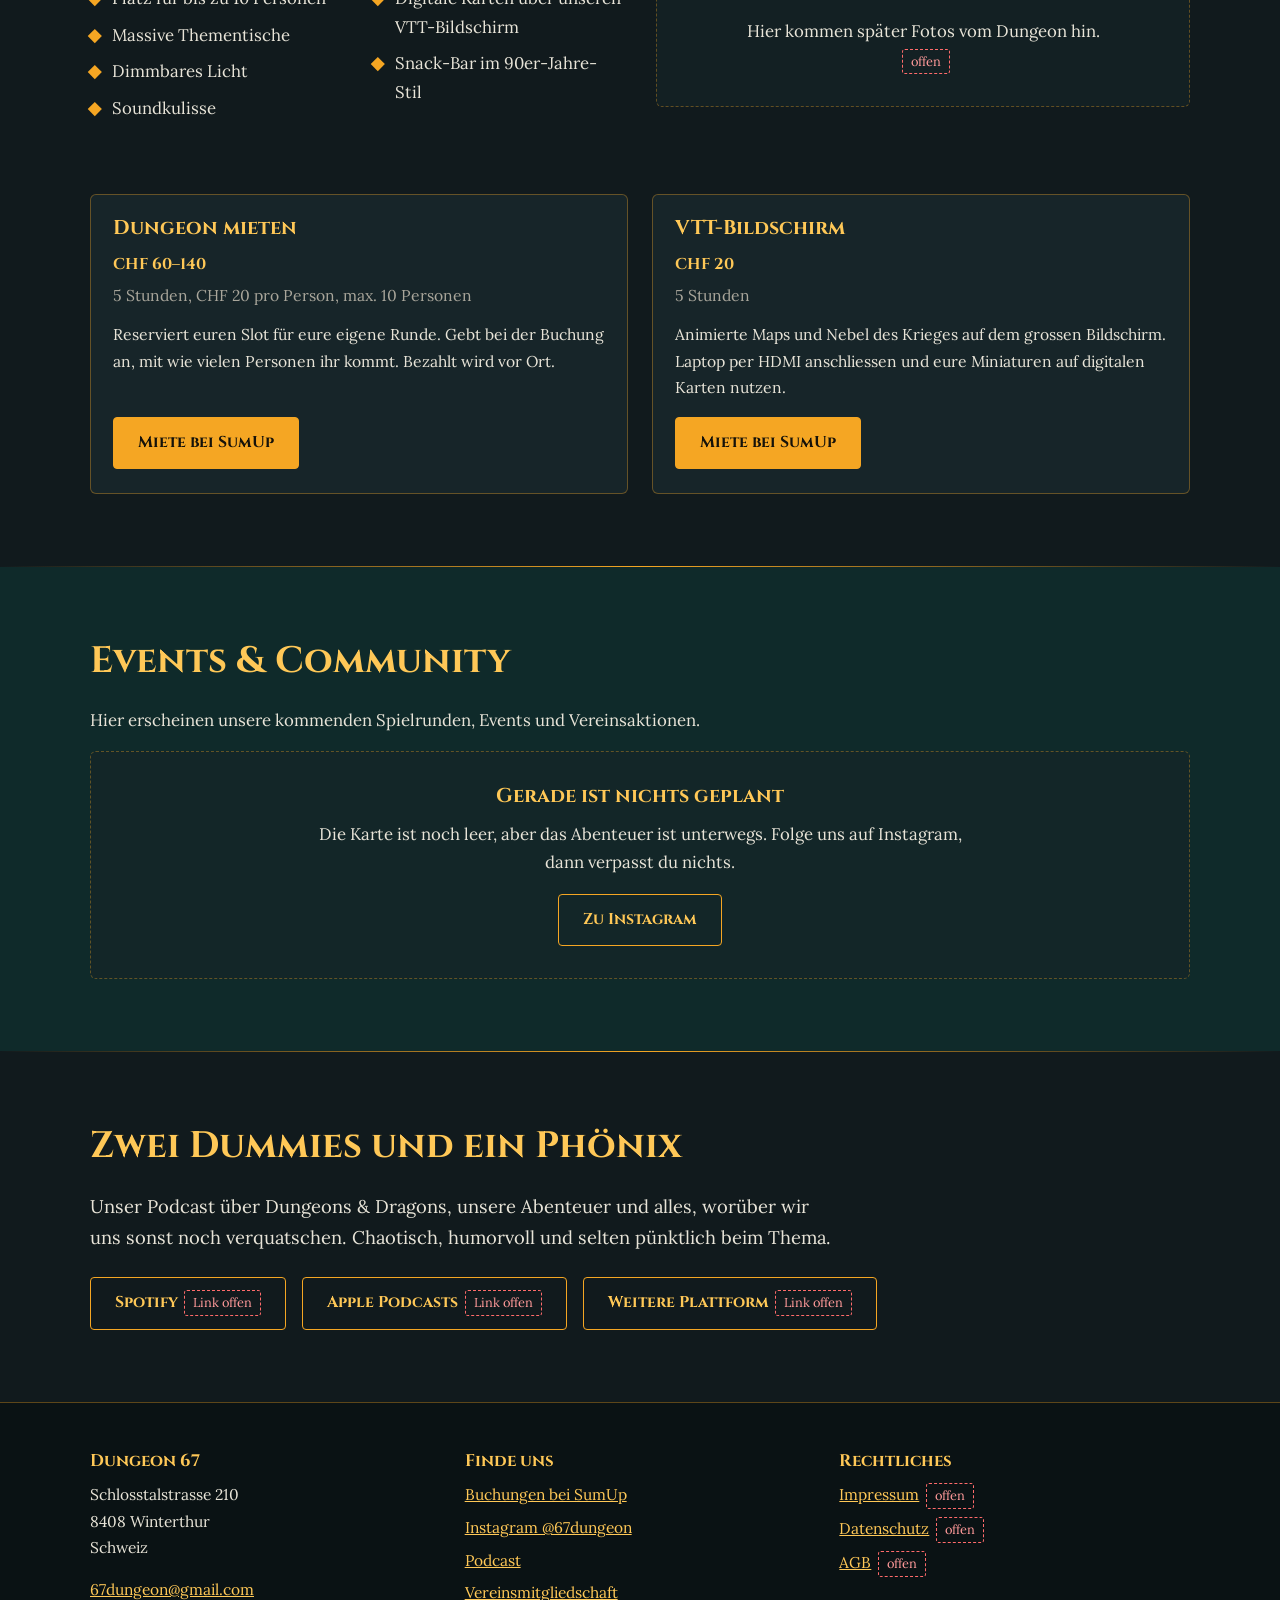
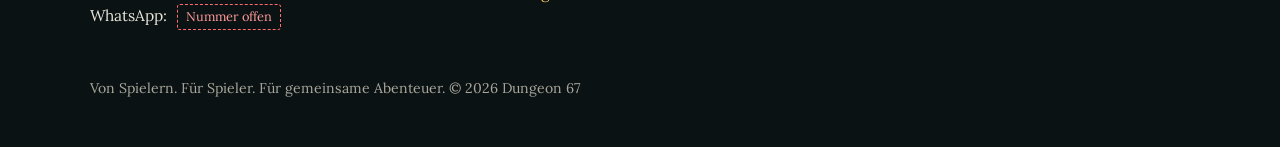
==== commit e20c9d75: "Add files via upload" ====
--- a/index.html
+++ b/index.html
@@ -11,8 +11,8 @@
 <link href="https://fonts.googleapis.com/css2?family=Cinzel:wght@500;700&family=Lora:ital,wght@0,400;0,600;1,400&display=swap" rel="stylesheet">
 <style>
 :root{
-  --bg:#0e0f14; --card:#1a1c24; --green:#12251f; --violet:#6b3fa0; --blue:#2f5dab;
-  --gold:#c9a24a; --gold-soft:#e3c883; --text:#e8e4d8; --muted:#a9a69b; --line:rgba(201,162,74,.35);
+  --bg:#111a1d; --card:#172529; --green:#0f2a2a; --violet:#8e2fc2; --blue:#3d8bff;
+  --gold:#f5a623; --gold-soft:#ffc857; --text:#e8e4d8; --muted:#a9a69b; --line:rgba(245,166,35,.35);
   --serif:"Cinzel",Georgia,"Times New Roman",serif; --body:"Lora",Georgia,serif;
   color-scheme:dark;
 }
@@ -34,7 +34,7 @@
 .divider{height:1px;background:linear-gradient(90deg,transparent,var(--gold),transparent);border:0;margin:0}
 
 /* Navigation */
-header{position:sticky;top:0;z-index:10;background:rgba(14,15,20,.94);border-bottom:1px solid var(--line)}
+header{position:sticky;top:0;z-index:10;background:rgba(17,26,29,.94);border-bottom:1px solid var(--line)}
 .nav{display:flex;align-items:center;justify-content:space-between;gap:1rem;padding:.7rem 0;flex-wrap:wrap}
 .brand{display:flex;align-items:center;gap:.6rem;font-family:var(--serif);font-weight:700;font-size:1.3rem;color:var(--gold-soft);text-decoration:none}
 .nav ul{display:flex;gap:1.2rem;list-style:none;margin:0;padding:0;flex-wrap:wrap}
@@ -45,13 +45,13 @@
 .btn{display:inline-block;padding:.75rem 1.5rem;border:1px solid var(--gold);border-radius:4px;font-family:var(--serif);font-weight:700;font-size:.98rem;text-decoration:none;color:#15120a;background:var(--gold);transition:background .2s,color .2s}
 .btn:hover{background:var(--gold-soft)}
 .btn.ghost{background:transparent;color:var(--gold-soft)}
-.btn.ghost:hover{background:rgba(201,162,74,.15)}
+.btn.ghost:hover{background:rgba(245,166,35,.15)}
 .btns{display:flex;gap:1rem;flex-wrap:wrap;margin-top:1.5rem}
 
 /* Hero */
-.hero{padding:6rem 0 5rem;background:radial-gradient(ellipse at 75% 20%,rgba(107,63,160,.45),transparent 60%),radial-gradient(ellipse at 10% 90%,rgba(47,93,171,.3),transparent 55%),var(--bg)}
+.hero{padding:6rem 0 5rem;background:radial-gradient(ellipse at 75% 20%,rgba(142,47,194,.4),transparent 60%),radial-gradient(ellipse at 10% 90%,rgba(61,139,255,.28),transparent 55%),var(--bg)}
 .hero .wrap{display:grid;grid-template-columns:1.4fr 1fr;gap:2rem;align-items:center}
-.d20{width:100%;max-width:320px;justify-self:center}
+.d20{width:100%;max-width:440px;justify-self:center;border-radius:14px;border:1px solid var(--line);box-shadow:0 0 40px rgba(61,139,255,.25)}
 .motto{font-style:italic;color:var(--muted);margin-top:1.5rem}
 
 /* Karten */
@@ -64,17 +64,17 @@
 .ph{aspect-ratio:16/9;display:flex;align-items:center;justify-content:center;text-align:center;padding:1rem;color:var(--muted);font-size:.9rem;background:linear-gradient(135deg,#242033,#14233a);border-bottom:1px solid var(--line)}
 .price{font-family:var(--serif);font-weight:700;color:var(--gold-soft);font-size:1.15rem;margin:0 0 .2em}
 .meta{color:var(--muted);font-size:.92rem;margin:0 0 .8em}
-.badge{display:inline-block;margin-left:.4rem;padding:.05rem .5rem;border:1px dashed #d9774a;border-radius:3px;color:#f0a37f;font-size:.8rem;font-family:var(--body);font-weight:400;white-space:nowrap}
+.badge{display:inline-block;margin-left:.4rem;padding:.05rem .5rem;border:1px dashed #ff6b6b;border-radius:3px;color:#ff9a9a;font-size:.8rem;font-family:var(--body);font-weight:400;white-space:nowrap}
 .note{font-size:.92rem;color:var(--muted);margin-top:1.5rem}
 .sub{margin-top:3rem}
 .ticks{list-style:none;padding:0;margin:0 0 1.5rem;columns:2 240px;column-gap:2rem}
 .ticks li{padding-left:1.4rem;position:relative;margin-bottom:.5rem;break-inside:avoid}
 .ticks li::before{content:"";position:absolute;left:0;top:.6em;width:.6rem;height:.6rem;background:var(--gold);transform:rotate(45deg)}
 .two{display:grid;gap:2rem;grid-template-columns:1fr 1fr;align-items:start}
-.empty{border:1px dashed var(--line);border-radius:6px;padding:2rem;text-align:center;background:rgba(26,28,36,.6)}
+.empty{border:1px dashed var(--line);border-radius:6px;padding:2rem;text-align:center;background:rgba(23,37,41,.6)}
 
 /* Footer */
-footer{background:#08090c;border-top:1px solid var(--line);padding:3rem 0 2rem;font-size:.97rem}
+footer{background:#0a1214;border-top:1px solid var(--line);padding:3rem 0 2rem;font-size:.97rem}
 footer .grid{grid-template-columns:repeat(auto-fit,minmax(220px,1fr))}
 footer h3{font-size:1.05rem}
 footer ul{list-style:none;padding:0;margin:0}
@@ -83,7 +83,7 @@
 
 @media (max-width:760px){
   .hero .wrap,.two{grid-template-columns:1fr}
-  .d20{max-width:200px}
+  .d20{max-width:300px}
   section{padding:3.2rem 0}
 }
 @media (prefers-reduced-motion:reduce){html{scroll-behavior:auto}.btn{transition:none}}
@@ -94,7 +94,7 @@
 <header>
   <div class="wrap nav">
     <a class="brand" href="#top" aria-label="Dungeon 67 – Startseite">
-      <svg width="30" height="30" viewBox="0 0 100 100" aria-hidden="true"><polygon points="50,4 92,28 92,72 50,96 8,72 8,28" fill="none" stroke="#c9a24a" stroke-width="5"/><polygon points="50,22 78,64 22,64" fill="none" stroke="#c9a24a" stroke-width="4"/></svg>
+      <img src="logo.jpg" width="36" height="36" alt="" style="border-radius:6px">
       Dungeon 67
     </a>
     <nav aria-label="Hauptnavigation">
@@ -126,13 +126,7 @@
       </div>
       <p class="motto">Von Spielern. Für Spieler. Für gemeinsame Abenteuer.</p>
     </div>
-    <!-- Platzhalter: hier kommt später euer Logo bzw. die Hero-Illustration hin -->
-    <svg class="d20" viewBox="0 0 200 200" role="img" aria-label="Platzhalter für das Dungeon-67-Logo">
-      <polygon points="100,8 184,56 184,144 100,192 16,144 16,56" fill="#14111f" stroke="#c9a24a" stroke-width="4"/>
-      <polygon points="100,40 160,138 40,138" fill="none" stroke="#6b3fa0" stroke-width="4"/>
-      <polyline points="100,8 100,40 16,56 40,138 16,144 100,192 160,138 184,144 184,56 160,138 100,40" fill="none" stroke="#2f5dab" stroke-width="2.5"/>
-      <text x="100" y="118" text-anchor="middle" font-family="Cinzel,Georgia,serif" font-size="34" font-weight="700" fill="#e3c883">67</text>
-    </svg>
+    <img class="d20" src="logo.jpg" width="800" height="800" alt="Dungeon-67-Logo: grüner Drache mit brennendem Zwanzigseiter">
   </div>
 </section>
 <hr class="divider">
